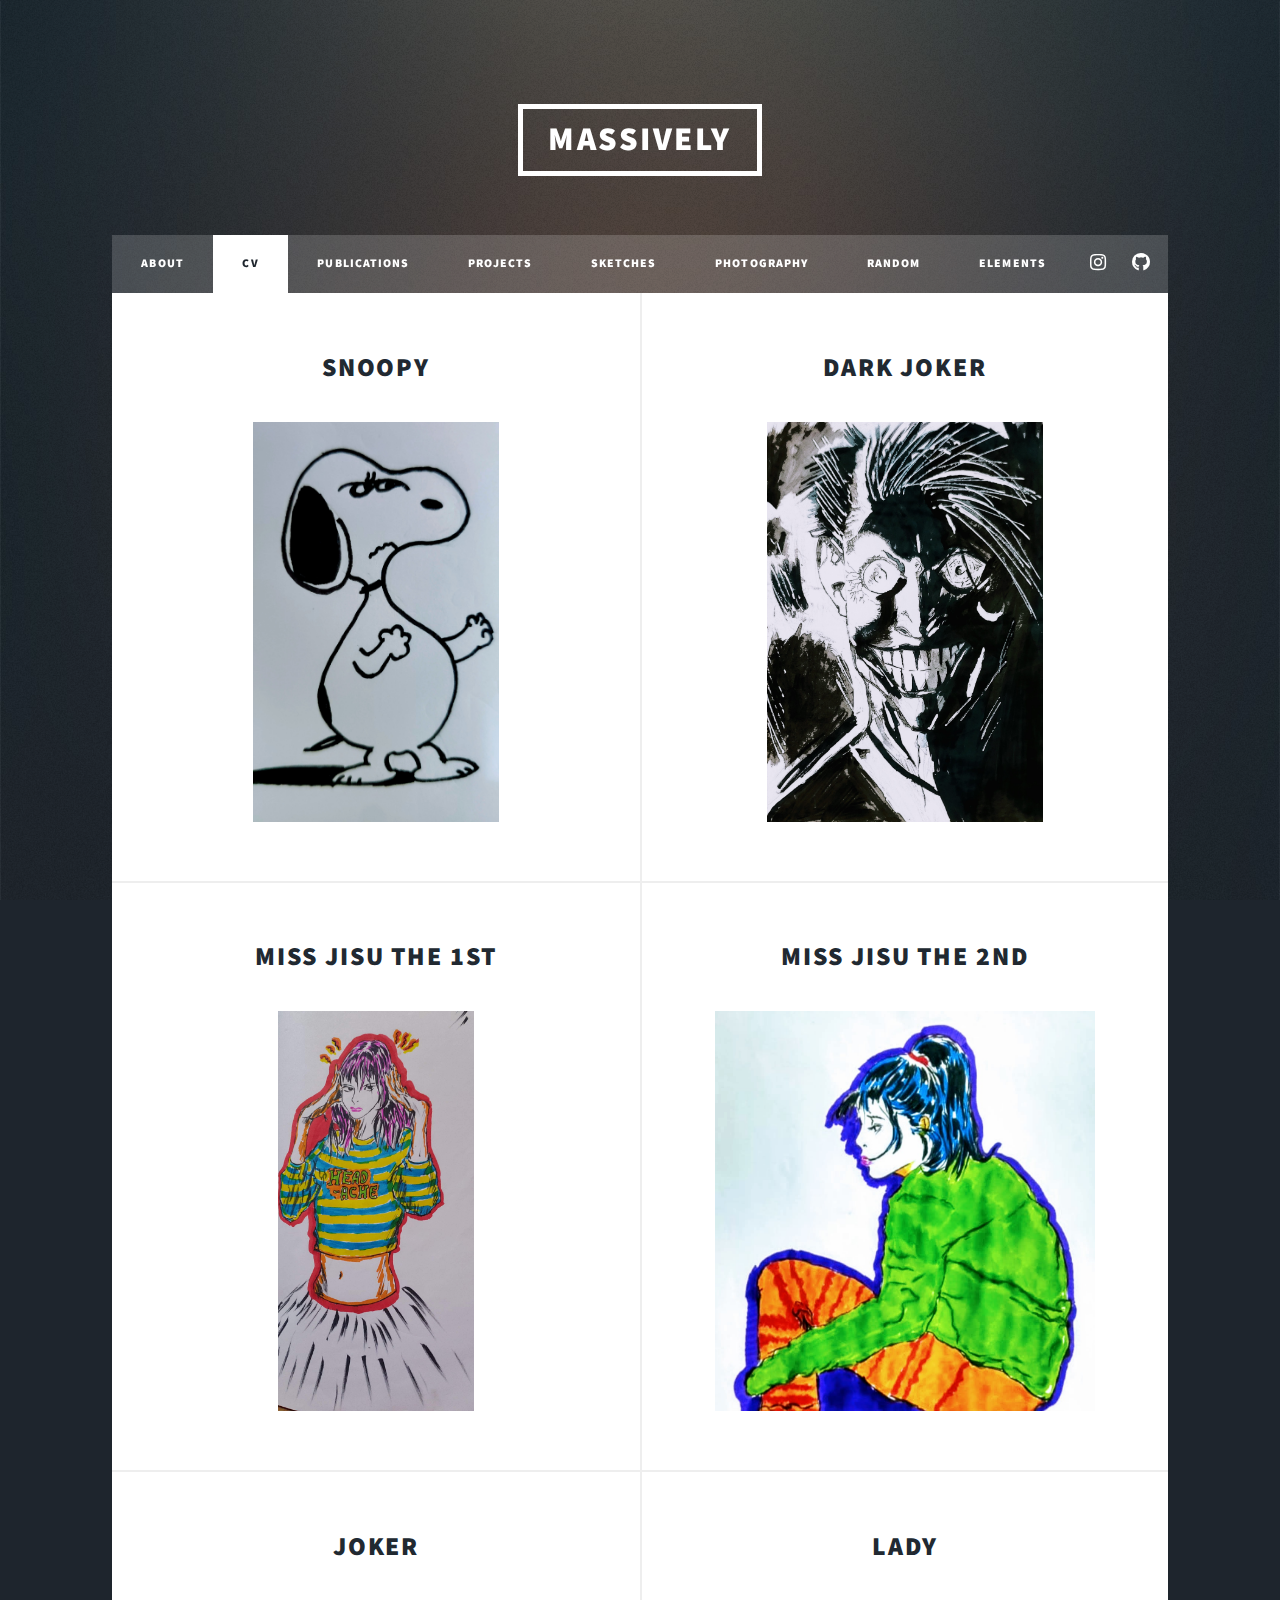
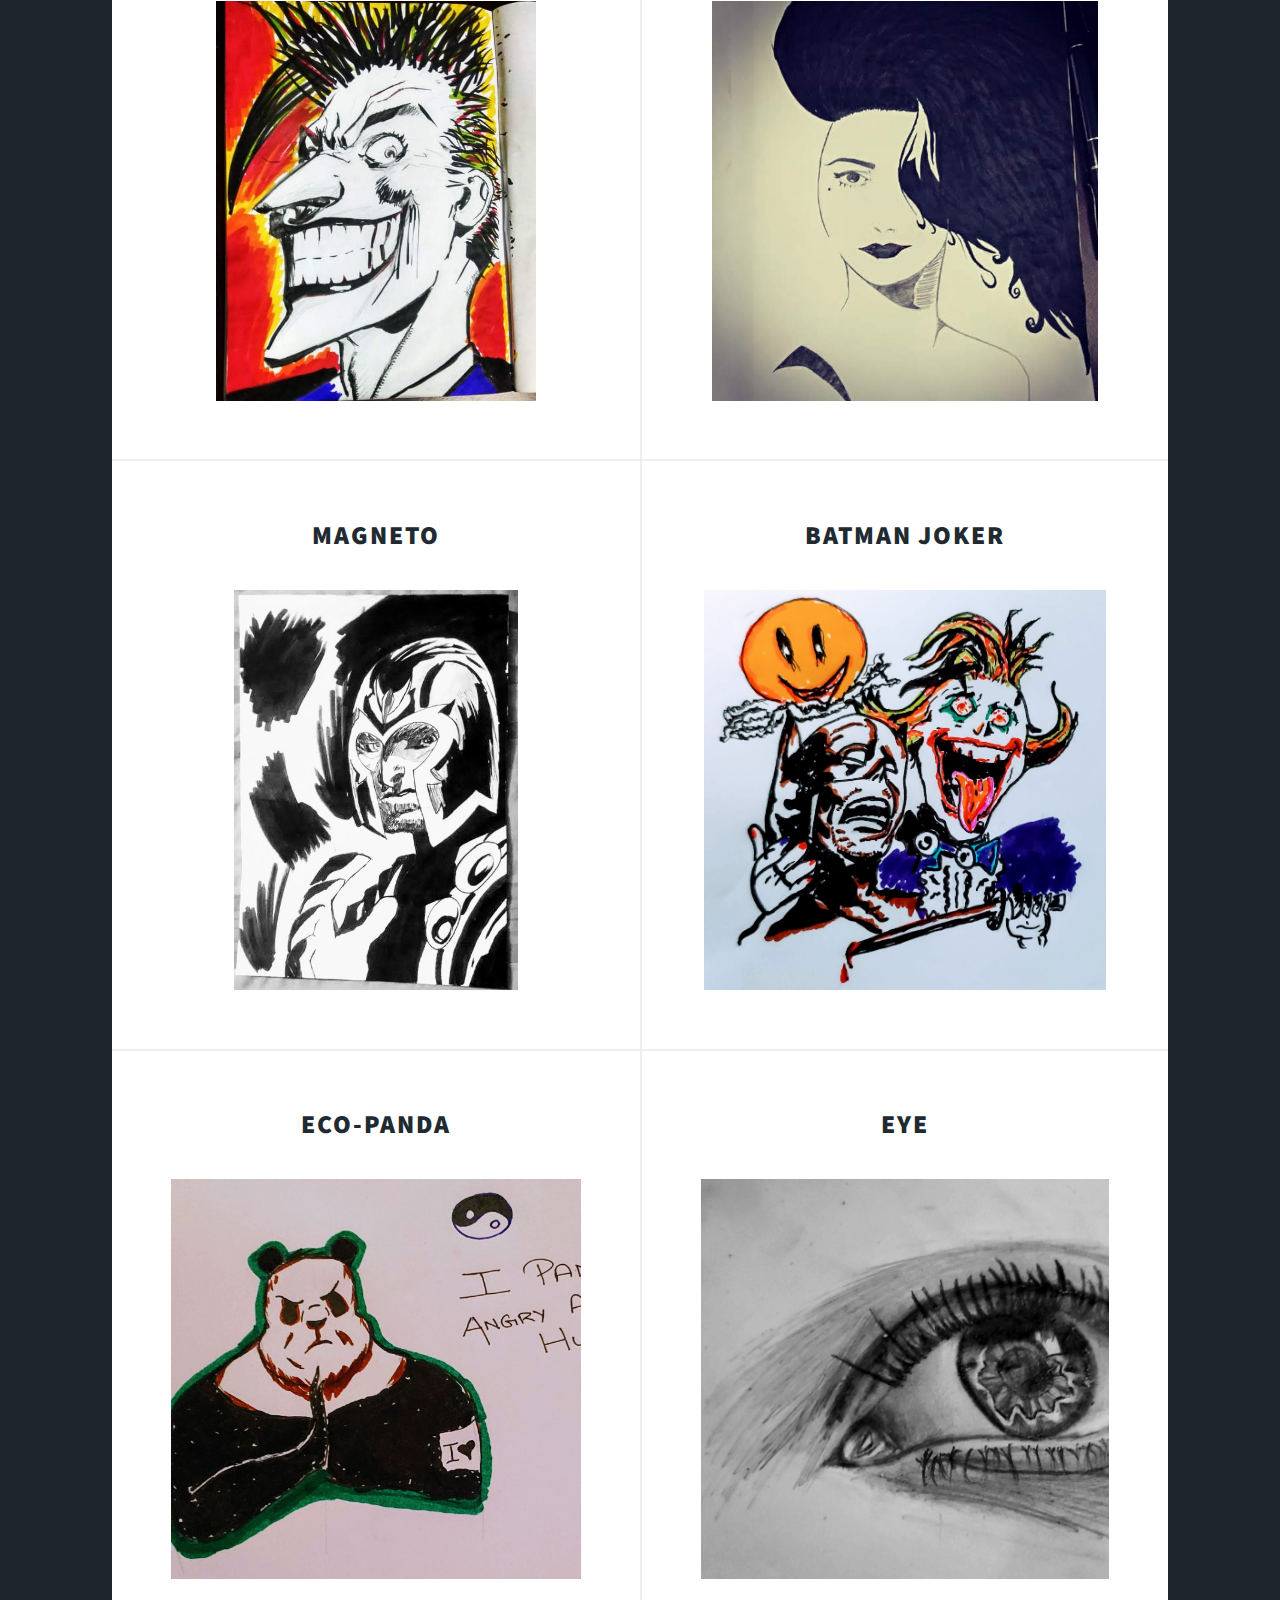
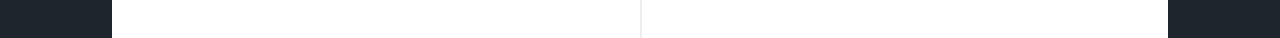
==== generic.html @ 84d6fcf0 "added website starter code" ====
<!DOCTYPE HTML>
<!--
	Massively by HTML5 UP
	html5up.net | @ajlkn
	Free for personal and commercial use under the CCA 3.0 license (html5up.net/license)
-->
<html>
	<head>
		<title>Generic Page - Massively by HTML5 UP</title>
		<meta charset="utf-8" />
		<meta name="viewport" content="width=device-width, initial-scale=1, user-scalable=no" />
		<link rel="stylesheet" href="assets/css/main.css" />
		<noscript><link rel="stylesheet" href="assets/css/noscript.css" /></noscript>
	</head>
	<body class="is-preload">

		<!-- Wrapper -->
			<div id="wrapper">

				<!-- Header -->
					<header id="header">
						<a href="index.html" class="logo">Massively</a>
					</header>

				<!-- Nav -->
					<nav id="nav">
						<ul class="links">
							<li><a href="index.html">About Me</a></li>
							<li class="active"><a href="generic.html">CV</a></li>
							<li><a href="generic.html">Publications</a></li>
							<li><a href="generic.html">Projects</a></li>
							<li><a href="generic.html">Sketches</a></li>
							<li><a href="generic.html">Photography</a></li>
							<li><a href="generic.html">Random Stuff</a></li>
							<li><a href="elements.html">Elements Reference</a></li>
						</ul>
						<ul class="icons">
							<li><a href="https://www.instagram.com/the_sudhanshu_mishra/" class="icon brands fa-instagram"><span class="label">Instagram</span></a></li>
							<li><a href="https://github.com/ghostktjMactavish" class="icon brands fa-github"><span class="label">GitHub</span></a></li>
						</ul>
					</nav>

				<!-- Main -->
					<div id="main">

						<!-- Post -->
						<section class="posts">
							<article>
								<header>
									<h2><a href="#">Snoopy</a></h2>
								</header>
								<a href="#" class="image fit"><img src="images/Sketches/Snoopy.jpg" alt="" /></a>
							</article>
							<article>
								<header>
									<h2><a href="#">Dark Joker</a></h2>
								</header>
								<a href="#" class="image fit"><img src="images/Sketches/Joker_Dark.jpg" alt="" /></a>
							</article>
							<article>
								<header>
									<h2><a href="#">Miss Jisu the 1st</a></h2>
								</header>
								<a href="#" class="image fit"><img src="images/Sketches/Jisu1.jpg" alt="" /></a>
							</article>
							<article>
								<header>
									<h2><a href="#">Miss Jisu the 2nd</a></h2>
								</header>
								<a href="#" class="image fit"><img src="images/Sketches/Jisu2.jpg" alt="" /></a>
							</article>
							<article>
								<header>
									<h2><a href="#">Joker</a></h2>
								</header>
								<a href="#" class="image fit"><img src="images/Sketches/Joker.jpg" alt="" /></a>
							</article>
							<article>
								<header>
									<h2><a href="#">Lady</a></h2>
								</header>
								<a href="#" class="image fit"><img src="images/Sketches/lady.jpg" alt="" /></a>
							</article>
							<article>
								<header>
									<h2><a href="#">Magneto</a></h2>
								</header>
								<a href="#" class="image fit"><img src="images/Sketches/Magneto.jpg" alt="" /></a>
							</article>
							<article>
								<header>
									<h2><a href="#">Batman Joker</a></h2>
								</header>
								<a href="#" class="image fit"><img src="images/Sketches/BatmanJoker.jpg" alt="" /></a>
							</article>
							<article>
								<header>
									<h2><a href="#">Eco-Panda</a></h2>
								</header>
								<a href="#" class="image fit"><img src="images/Sketches/Panda.jpg" alt="" /></a>
							</article>
							<article>
								<header>
									<h2><a href="#">Eye</a></h2>
								</header>
								<a href="#" class="image fit"><img src="images/Sketches/Eye.jpg" alt="" /></a>
							</article>
						</section>

					</div>

				<!-- Footer -->
					<footer id="footer">
						
					</footer>
			</div>

		<!-- Scripts -->
			<script src="assets/js/jquery.min.js"></script>
			<script src="assets/js/jquery.scrollex.min.js"></script>
			<script src="assets/js/jquery.scrolly.min.js"></script>
			<script src="assets/js/browser.min.js"></script>
			<script src="assets/js/breakpoints.min.js"></script>
			<script src="assets/js/util.js"></script>
			<script src="assets/js/main.js"></script>

	</body>
</html>
---- assets/css/main.css ----
@import url(fontawesome-all.min.css);
@import url("https://fonts.googleapis.com/css?family=Merriweather:300,700,300italic,700italic|Source+Sans+Pro:900");

/*
	Massively by HTML5 UP
	html5up.net | @ajlkn
	Free for personal and commercial use under the CCA 3.0 license (html5up.net/license)
*/

html, body, div, span, applet, object,
iframe, h1, h2, h3, h4, h5, h6, p, blockquote,
pre, a, abbr, acronym, address, big, cite,
code, del, dfn, em, img, ins, kbd, q, s, samp,
small, strike, strong, sub, sup, tt, var, b,
u, i, center, dl, dt, dd, ol, ul, li, fieldset,
form, label, legend, table, caption, tbody,
tfoot, thead, tr, th, td, article, aside,
canvas, details, embed, figure, figcaption,
footer, header, hgroup, menu, nav, output, ruby,
section, summary, time, mark, audio, video {
	margin: 0;
	padding: 0;
	border: 0;
	font-size: 100%;
	font: inherit;
	vertical-align: baseline;}

article, aside, details, figcaption, figure,
footer, header, hgroup, menu, nav, section {
	display: block;}

body {
	line-height: 1;
}

ol, ul {
	list-style: none;
}

blockquote, q {
	quotes: none;
}

	blockquote:before, blockquote:after, q:before, q:after {
		content: '';
		content: none;
	}

table {
	border-collapse: collapse;
	border-spacing: 0;
}

body {
	-webkit-text-size-adjust: none;
}

mark {
	background-color: transparent;
	color: inherit;
}

input::-moz-focus-inner {
	border: 0;
	padding: 0;
}

input, select, textarea {
	-moz-appearance: none;
	-webkit-appearance: none;
	-ms-appearance: none;
	appearance: none;
}

/* Basic */

	@-ms-viewport {
		width: device-width;
	}

	body {
		-ms-overflow-style: scrollbar;
	}

	@media screen and (max-width: 480px) {

		html, body {
			min-width: 320px;
		}

	}

	html {
		box-sizing: border-box;
	}

	*, *:before, *:after {
		box-sizing: inherit;
	}

	body {
		background-color: #1e252d;
	}

		body.is-preload *, body.is-preload *:before, body.is-preload *:after {
			-moz-animation: none !important;
			-webkit-animation: none !important;
			-ms-animation: none !important;
			animation: none !important;
			-moz-transition: none !important;
			-webkit-transition: none !important;
			-ms-transition: none !important;
			transition: none !important;
		}

/* Type */

	html {
		font-size: 16pt;
	}

		@media screen and (max-width: 1680px) {

			html {
				font-size: 12pt;
			}

		}

		@media screen and (max-width: 1280px) {

			html {
				font-size: 11pt;
			}

		}

		@media screen and (max-width: 360px) {

			html {
				font-size: 10pt;
			}

		}

	body {
		color: #212931;
	}

	body, input, select, textarea {
		font-family: "Merriweather", Georgia, serif;
		font-weight: 300;
		font-size: 1rem;
		line-height: 2.375;
	}

	a {
		-moz-transition: color 0.2s ease-in-out, background-color 0.2s ease-in-out, border-color 0.2s ease-in-out, box-shadow 0.2s ease-in-out;
		-webkit-transition: color 0.2s ease-in-out, background-color 0.2s ease-in-out, border-color 0.2s ease-in-out, box-shadow 0.2s ease-in-out;
		-ms-transition: color 0.2s ease-in-out, background-color 0.2s ease-in-out, border-color 0.2s ease-in-out, box-shadow 0.2s ease-in-out;
		transition: color 0.2s ease-in-out, background-color 0.2s ease-in-out, border-color 0.2s ease-in-out, box-shadow 0.2s ease-in-out;
		border-bottom: dotted 1px;
		text-decoration: none;
	}

		a:hover {
			border-bottom-color: transparent;
		}

	strong, b {
		font-weight: 600;
	}

	em, i {
		font-style: italic;
	}

	p {
		text-align: justify;
		margin: 0 0 2rem 0;
	}

	h1, h2, h3, h4, h5, h6 {
		font-family: "Source Sans Pro", Helvetica, sans-serif;
		font-weight: 900;
		line-height: 1.5;
		letter-spacing: 0.075em;
		text-transform: uppercase;
		margin: 0 0 1rem 0;
	}

		h1 a, h2 a, h3 a, h4 a, h5 a, h6 a {
			border-bottom: 0;
			color: inherit;
			text-decoration: none;
		}

	h1 {
		font-size: 4rem;
		line-height: 1.1;
		margin: 0 0 2rem 0;
	}

	h2 {
		font-size: 1.75rem;
		line-height: 1.3;
		margin: 0 0 1.5rem 0;
	}

	h3 {
		font-size: 1.25rem;
		margin: 0 0 1.5rem 0;
	}

	h4 {
		font-size: 1rem;
	}

	h5 {
		font-size: 0.9rem;
	}

	h6 {
		font-size: 0.8rem;
	}

	sub {
		font-size: 0.8rem;
		position: relative;
		top: 0.5rem;
	}

	sup {
		font-size: 0.8rem;
		position: relative;
		top: -0.5rem;
	}

	blockquote {
		border-left: solid 4px;
		font-style: italic;
		margin: 0 0 2rem 0;
		padding: 0.5rem 0 0.5rem 2rem;
	}

	code {
		border: solid 2px;
		font-family: "Courier New", monospace;
		font-size: 0.9rem;
		margin: 0 0.25rem;
		padding: 0.25rem 0.65rem;
	}

	pre {
		-webkit-overflow-scrolling: touch;
		font-family: "Courier New", monospace;
		font-size: 0.9rem;
		margin: 0 0 2rem 0;
	}

		pre code {
			display: block;
			line-height: 1.75;
			padding: 1rem 1.5rem;
			overflow-x: auto;
		}

	hr {
		border: 0;
		border-bottom: solid 2px;
		margin: 3rem 0;
	}

		hr.major {
			margin: 5rem 0;
		}

	.align-left {
		text-align: left;
	}

	.align-center {
		text-align: center;
	}

	.align-right {
		text-align: right;
	}

	input, select, textarea {
		color: #212931;
	}

	a {
		color: #212931;
		border-bottom-color: rgba(33, 41, 49, 0.5);
	}

		a:hover {
			border-bottom-color: transparent;
			color: #18bfef !important;
		}

	strong, b {
		color: #212931;
	}

	h1, h2, h3, h4, h5, h6 {
		color: #212931;
	}

	blockquote {
		border-left-color: #eeeeee;
	}

	code {
		background: rgba(220, 220, 220, 0.25);
		border-color: #eeeeee;
	}

	hr {
		border-bottom-color: #eeeeee;
	}

/* Row */

	.row {
		display: flex;
		flex-wrap: wrap;
		box-sizing: border-box;
		align-items: stretch;
	}

		.row > * {
			box-sizing: border-box;
		}

		.row.gtr-uniform > * > :last-child {
			margin-bottom: 0;
		}

		.row.aln-left {
			justify-content: flex-start;
		}

		.row.aln-center {
			justify-content: center;
		}

		.row.aln-right {
			justify-content: flex-end;
		}

		.row.aln-top {
			align-items: flex-start;
		}

		.row.aln-middle {
			align-items: center;
		}

		.row.aln-bottom {
			align-items: flex-end;
		}

		.row > .imp {
			order: -1;
		}

		.row > .col-1 {
			width: 8.33333%;
		}

		.row > .off-1 {
			margin-left: 8.33333%;
		}

		.row > .col-2 {
			width: 16.66667%;
		}

		.row > .off-2 {
			margin-left: 16.66667%;
		}

		.row > .col-3 {
			width: 25%;
		}

		.row > .off-3 {
			margin-left: 25%;
		}

		.row > .col-4 {
			width: 33.33333%;
		}

		.row > .off-4 {
			margin-left: 33.33333%;
		}

		.row > .col-5 {
			width: 41.66667%;
		}

		.row > .off-5 {
			margin-left: 41.66667%;
		}

		.row > .col-6 {
			width: 50%;
		}

		.row > .off-6 {
			margin-left: 50%;
		}

		.row > .col-7 {
			width: 58.33333%;
		}

		.row > .off-7 {
			margin-left: 58.33333%;
		}

		.row > .col-8 {
			width: 66.66667%;
		}

		.row > .off-8 {
			margin-left: 66.66667%;
		}

		.row > .col-9 {
			width: 75%;
		}

		.row > .off-9 {
			margin-left: 75%;
		}

		.row > .col-10 {
			width: 83.33333%;
		}

		.row > .off-10 {
			margin-left: 83.33333%;
		}

		.row > .col-11 {
			width: 91.66667%;
		}

		.row > .off-11 {
			margin-left: 91.66667%;
		}

		.row > .col-12 {
			width: 100%;
		}

		.row > .off-12 {
			margin-left: 100%;
		}

		.row.gtr-0 {
			margin-top: 0;
			margin-left: 0rem;
		}

			.row.gtr-0 > * {
				padding: 0 0 0 0rem;
			}

			.row.gtr-0.gtr-uniform {
				margin-top: 0rem;
			}

				.row.gtr-0.gtr-uniform > * {
					padding-top: 0rem;
				}

		.row.gtr-25 {
			margin-top: 0;
			margin-left: -0.375rem;
		}

			.row.gtr-25 > * {
				padding: 0 0 0 0.375rem;
			}

			.row.gtr-25.gtr-uniform {
				margin-top: -0.375rem;
			}

				.row.gtr-25.gtr-uniform > * {
					padding-top: 0.375rem;
				}

		.row.gtr-50 {
			margin-top: 0;
			margin-left: -0.75rem;
		}

			.row.gtr-50 > * {
				padding: 0 0 0 0.75rem;
			}

			.row.gtr-50.gtr-uniform {
				margin-top: -0.75rem;
			}

				.row.gtr-50.gtr-uniform > * {
					padding-top: 0.75rem;
				}

		.row {
			margin-top: 0;
			margin-left: -1.5rem;
		}

			.row > * {
				padding: 0 0 0 1.5rem;
			}

			.row.gtr-uniform {
				margin-top: -1.5rem;
			}

				.row.gtr-uniform > * {
					padding-top: 1.5rem;
				}

		.row.gtr-150 {
			margin-top: 0;
			margin-left: -2.25rem;
		}

			.row.gtr-150 > * {
				padding: 0 0 0 2.25rem;
			}

			.row.gtr-150.gtr-uniform {
				margin-top: -2.25rem;
			}

				.row.gtr-150.gtr-uniform > * {
					padding-top: 2.25rem;
				}

		.row.gtr-200 {
			margin-top: 0;
			margin-left: -3rem;
		}

			.row.gtr-200 > * {
				padding: 0 0 0 3rem;
			}

			.row.gtr-200.gtr-uniform {
				margin-top: -3rem;
			}

				.row.gtr-200.gtr-uniform > * {
					padding-top: 3rem;
				}

		@media screen and (max-width: 1680px) {

			.row {
				display: flex;
				flex-wrap: wrap;
				box-sizing: border-box;
				align-items: stretch;
			}

				.row > * {
					box-sizing: border-box;
				}

				.row.gtr-uniform > * > :last-child {
					margin-bottom: 0;
				}

				.row.aln-left {
					justify-content: flex-start;
				}

				.row.aln-center {
					justify-content: center;
				}

				.row.aln-right {
					justify-content: flex-end;
				}

				.row.aln-top {
					align-items: flex-start;
				}

				.row.aln-middle {
					align-items: center;
				}

				.row.aln-bottom {
					align-items: flex-end;
				}

				.row > .imp-xlarge {
					order: -1;
				}

				.row > .col-1-xlarge {
					width: 8.33333%;
				}

				.row > .off-1-xlarge {
					margin-left: 8.33333%;
				}

				.row > .col-2-xlarge {
					width: 16.66667%;
				}

				.row > .off-2-xlarge {
					margin-left: 16.66667%;
				}

				.row > .col-3-xlarge {
					width: 25%;
				}

				.row > .off-3-xlarge {
					margin-left: 25%;
				}

				.row > .col-4-xlarge {
					width: 33.33333%;
				}

				.row > .off-4-xlarge {
					margin-left: 33.33333%;
				}

				.row > .col-5-xlarge {
					width: 41.66667%;
				}

				.row > .off-5-xlarge {
					margin-left: 41.66667%;
				}

				.row > .col-6-xlarge {
					width: 50%;
				}

				.row > .off-6-xlarge {
					margin-left: 50%;
				}

				.row > .col-7-xlarge {
					width: 58.33333%;
				}

				.row > .off-7-xlarge {
					margin-left: 58.33333%;
				}

				.row > .col-8-xlarge {
					width: 66.66667%;
				}

				.row > .off-8-xlarge {
					margin-left: 66.66667%;
				}

				.row > .col-9-xlarge {
					width: 75%;
				}

				.row > .off-9-xlarge {
					margin-left: 75%;
				}

				.row > .col-10-xlarge {
					width: 83.33333%;
				}

				.row > .off-10-xlarge {
					margin-left: 83.33333%;
				}

				.row > .col-11-xlarge {
					width: 91.66667%;
				}

				.row > .off-11-xlarge {
					margin-left: 91.66667%;
				}

				.row > .col-12-xlarge {
					width: 100%;
				}

				.row > .off-12-xlarge {
					margin-left: 100%;
				}

				.row.gtr-0 {
					margin-top: 0;
					margin-left: 0rem;
				}

					.row.gtr-0 > * {
						padding: 0 0 0 0rem;
					}

					.row.gtr-0.gtr-uniform {
						margin-top: 0rem;
					}

						.row.gtr-0.gtr-uniform > * {
							padding-top: 0rem;
						}

				.row.gtr-25 {
					margin-top: 0;
					margin-left: -0.375rem;
				}

					.row.gtr-25 > * {
						padding: 0 0 0 0.375rem;
					}

					.row.gtr-25.gtr-uniform {
						margin-top: -0.375rem;
					}

						.row.gtr-25.gtr-uniform > * {
							padding-top: 0.375rem;
						}

				.row.gtr-50 {
					margin-top: 0;
					margin-left: -0.75rem;
				}

					.row.gtr-50 > * {
						padding: 0 0 0 0.75rem;
					}

					.row.gtr-50.gtr-uniform {
						margin-top: -0.75rem;
					}

						.row.gtr-50.gtr-uniform > * {
							padding-top: 0.75rem;
						}

				.row {
					margin-top: 0;
					margin-left: -1.5rem;
				}

					.row > * {
						padding: 0 0 0 1.5rem;
					}

					.row.gtr-uniform {
						margin-top: -1.5rem;
					}

						.row.gtr-uniform > * {
							padding-top: 1.5rem;
						}

				.row.gtr-150 {
					margin-top: 0;
					margin-left: -2.25rem;
				}

					.row.gtr-150 > * {
						padding: 0 0 0 2.25rem;
					}

					.row.gtr-150.gtr-uniform {
						margin-top: -2.25rem;
					}

						.row.gtr-150.gtr-uniform > * {
							padding-top: 2.25rem;
						}

				.row.gtr-200 {
					margin-top: 0;
					margin-left: -3rem;
				}

					.row.gtr-200 > * {
						padding: 0 0 0 3rem;
					}

					.row.gtr-200.gtr-uniform {
						margin-top: -3rem;
					}

						.row.gtr-200.gtr-uniform > * {
							padding-top: 3rem;
						}

		}

		@media screen and (max-width: 1280px) {

			.row {
				display: flex;
				flex-wrap: wrap;
				box-sizing: border-box;
				align-items: stretch;
			}

				.row > * {
					box-sizing: border-box;
				}

				.row.gtr-uniform > * > :last-child {
					margin-bottom: 0;
				}

				.row.aln-left {
					justify-content: flex-start;
				}

				.row.aln-center {
					justify-content: center;
				}

				.row.aln-right {
					justify-content: flex-end;
				}

				.row.aln-top {
					align-items: flex-start;
				}

				.row.aln-middle {
					align-items: center;
				}

				.row.aln-bottom {
					align-items: flex-end;
				}

				.row > .imp-large {
					order: -1;
				}

				.row > .col-1-large {
					width: 8.33333%;
				}

				.row > .off-1-large {
					margin-left: 8.33333%;
				}

				.row > .col-2-large {
					width: 16.66667%;
				}

				.row > .off-2-large {
					margin-left: 16.66667%;
				}

				.row > .col-3-large {
					width: 25%;
				}

				.row > .off-3-large {
					margin-left: 25%;
				}

				.row > .col-4-large {
					width: 33.33333%;
				}

				.row > .off-4-large {
					margin-left: 33.33333%;
				}

				.row > .col-5-large {
					width: 41.66667%;
				}

				.row > .off-5-large {
					margin-left: 41.66667%;
				}

				.row > .col-6-large {
					width: 50%;
				}

				.row > .off-6-large {
					margin-left: 50%;
				}

				.row > .col-7-large {
					width: 58.33333%;
				}

				.row > .off-7-large {
					margin-left: 58.33333%;
				}

				.row > .col-8-large {
					width: 66.66667%;
				}

				.row > .off-8-large {
					margin-left: 66.66667%;
				}

				.row > .col-9-large {
					width: 75%;
				}

				.row > .off-9-large {
					margin-left: 75%;
				}

				.row > .col-10-large {
					width: 83.33333%;
				}

				.row > .off-10-large {
					margin-left: 83.33333%;
				}

				.row > .col-11-large {
					width: 91.66667%;
				}

				.row > .off-11-large {
					margin-left: 91.66667%;
				}

				.row > .col-12-large {
					width: 100%;
				}

				.row > .off-12-large {
					margin-left: 100%;
				}

				.row.gtr-0 {
					margin-top: 0;
					margin-left: 0rem;
				}

					.row.gtr-0 > * {
						padding: 0 0 0 0rem;
					}

					.row.gtr-0.gtr-uniform {
						margin-top: 0rem;
					}

						.row.gtr-0.gtr-uniform > * {
							padding-top: 0rem;
						}

				.row.gtr-25 {
					margin-top: 0;
					margin-left: -0.375rem;
				}

					.row.gtr-25 > * {
						padding: 0 0 0 0.375rem;
					}

					.row.gtr-25.gtr-uniform {
						margin-top: -0.375rem;
					}

						.row.gtr-25.gtr-uniform > * {
							padding-top: 0.375rem;
						}

				.row.gtr-50 {
					margin-top: 0;
					margin-left: -0.75rem;
				}

					.row.gtr-50 > * {
						padding: 0 0 0 0.75rem;
					}

					.row.gtr-50.gtr-uniform {
						margin-top: -0.75rem;
					}

						.row.gtr-50.gtr-uniform > * {
							padding-top: 0.75rem;
						}

				.row {
					margin-top: 0;
					margin-left: -1.5rem;
				}

					.row > * {
						padding: 0 0 0 1.5rem;
					}

					.row.gtr-uniform {
						margin-top: -1.5rem;
					}

						.row.gtr-uniform > * {
							padding-top: 1.5rem;
						}

				.row.gtr-150 {
					margin-top: 0;
					margin-left: -2.25rem;
				}

					.row.gtr-150 > * {
						padding: 0 0 0 2.25rem;
					}

					.row.gtr-150.gtr-uniform {
						margin-top: -2.25rem;
					}

						.row.gtr-150.gtr-uniform > * {
							padding-top: 2.25rem;
						}

				.row.gtr-200 {
					margin-top: 0;
					margin-left: -3rem;
				}

					.row.gtr-200 > * {
						padding: 0 0 0 3rem;
					}

					.row.gtr-200.gtr-uniform {
						margin-top: -3rem;
					}

						.row.gtr-200.gtr-uniform > * {
							padding-top: 3rem;
						}

		}

		@media screen and (max-width: 980px) {

			.row {
				display: flex;
				flex-wrap: wrap;
				box-sizing: border-box;
				align-items: stretch;
			}

				.row > * {
					box-sizing: border-box;
				}

				.row.gtr-uniform > * > :last-child {
					margin-bottom: 0;
				}

				.row.aln-left {
					justify-content: flex-start;
				}

				.row.aln-center {
					justify-content: center;
				}

				.row.aln-right {
					justify-content: flex-end;
				}

				.row.aln-top {
					align-items: flex-start;
				}

				.row.aln-middle {
					align-items: center;
				}

				.row.aln-bottom {
					align-items: flex-end;
				}

				.row > .imp-medium {
					order: -1;
				}

				.row > .col-1-medium {
					width: 8.33333%;
				}

				.row > .off-1-medium {
					margin-left: 8.33333%;
				}

				.row > .col-2-medium {
					width: 16.66667%;
				}

				.row > .off-2-medium {
					margin-left: 16.66667%;
				}

				.row > .col-3-medium {
					width: 25%;
				}

				.row > .off-3-medium {
					margin-left: 25%;
				}

				.row > .col-4-medium {
					width: 33.33333%;
				}

				.row > .off-4-medium {
					margin-left: 33.33333%;
				}

				.row > .col-5-medium {
					width: 41.66667%;
				}

				.row > .off-5-medium {
					margin-left: 41.66667%;
				}

				.row > .col-6-medium {
					width: 50%;
				}

				.row > .off-6-medium {
					margin-left: 50%;
				}

				.row > .col-7-medium {
					width: 58.33333%;
				}

				.row > .off-7-medium {
					margin-left: 58.33333%;
				}

				.row > .col-8-medium {
					width: 66.66667%;
				}

				.row > .off-8-medium {
					margin-left: 66.66667%;
				}

				.row > .col-9-medium {
					width: 75%;
				}

				.row > .off-9-medium {
					margin-left: 75%;
				}

				.row > .col-10-medium {
					width: 83.33333%;
				}

				.row > .off-10-medium {
					margin-left: 83.33333%;
				}

				.row > .col-11-medium {
					width: 91.66667%;
				}

				.row > .off-11-medium {
					margin-left: 91.66667%;
				}

				.row > .col-12-medium {
					width: 100%;
				}

				.row > .off-12-medium {
					margin-left: 100%;
				}

				.row.gtr-0 {
					margin-top: 0;
					margin-left: 0rem;
				}

					.row.gtr-0 > * {
						padding: 0 0 0 0rem;
					}

					.row.gtr-0.gtr-uniform {
						margin-top: 0rem;
					}

						.row.gtr-0.gtr-uniform > * {
							padding-top: 0rem;
						}

				.row.gtr-25 {
					margin-top: 0;
					margin-left: -0.375rem;
				}

					.row.gtr-25 > * {
						padding: 0 0 0 0.375rem;
					}

					.row.gtr-25.gtr-uniform {
						margin-top: -0.375rem;
					}

						.row.gtr-25.gtr-uniform > * {
							padding-top: 0.375rem;
						}

				.row.gtr-50 {
					margin-top: 0;
					margin-left: -0.75rem;
				}

					.row.gtr-50 > * {
						padding: 0 0 0 0.75rem;
					}

					.row.gtr-50.gtr-uniform {
						margin-top: -0.75rem;
					}

						.row.gtr-50.gtr-uniform > * {
							padding-top: 0.75rem;
						}

				.row {
					margin-top: 0;
					margin-left: -1.5rem;
				}

					.row > * {
						padding: 0 0 0 1.5rem;
					}

					.row.gtr-uniform {
						margin-top: -1.5rem;
					}

						.row.gtr-uniform > * {
							padding-top: 1.5rem;
						}

				.row.gtr-150 {
					margin-top: 0;
					margin-left: -2.25rem;
				}

					.row.gtr-150 > * {
						padding: 0 0 0 2.25rem;
					}

					.row.gtr-150.gtr-uniform {
						margin-top: -2.25rem;
					}

						.row.gtr-150.gtr-uniform > * {
							padding-top: 2.25rem;
						}

				.row.gtr-200 {
					margin-top: 0;
					margin-left: -3rem;
				}

					.row.gtr-200 > * {
						padding: 0 0 0 3rem;
					}

					.row.gtr-200.gtr-uniform {
						margin-top: -3rem;
					}

						.row.gtr-200.gtr-uniform > * {
							padding-top: 3rem;
						}

		}

		@media screen and (max-width: 736px) {

			.row {
				display: flex;
				flex-wrap: wrap;
				box-sizing: border-box;
				align-items: stretch;
			}

				.row > * {
					box-sizing: border-box;
				}

				.row.gtr-uniform > * > :last-child {
					margin-bottom: 0;
				}

				.row.aln-left {
					justify-content: flex-start;
				}

				.row.aln-center {
					justify-content: center;
				}

				.row.aln-right {
					justify-content: flex-end;
				}

				.row.aln-top {
					align-items: flex-start;
				}

				.row.aln-middle {
					align-items: center;
				}

				.row.aln-bottom {
					align-items: flex-end;
				}

				.row > .imp-small {
					order: -1;
				}

				.row > .col-1-small {
					width: 8.33333%;
				}

				.row > .off-1-small {
					margin-left: 8.33333%;
				}

				.row > .col-2-small {
					width: 16.66667%;
				}

				.row > .off-2-small {
					margin-left: 16.66667%;
				}

				.row > .col-3-small {
					width: 25%;
				}

				.row > .off-3-small {
					margin-left: 25%;
				}

				.row > .col-4-small {
					width: 33.33333%;
				}

				.row > .off-4-small {
					margin-left: 33.33333%;
				}

				.row > .col-5-small {
					width: 41.66667%;
				}

				.row > .off-5-small {
					margin-left: 41.66667%;
				}

				.row > .col-6-small {
					width: 50%;
				}

				.row > .off-6-small {
					margin-left: 50%;
				}

				.row > .col-7-small {
					width: 58.33333%;
				}

				.row > .off-7-small {
					margin-left: 58.33333%;
				}

				.row > .col-8-small {
					width: 66.66667%;
				}

				.row > .off-8-small {
					margin-left: 66.66667%;
				}

				.row > .col-9-small {
					width: 75%;
				}

				.row > .off-9-small {
					margin-left: 75%;
				}

				.row > .col-10-small {
					width: 83.33333%;
				}

				.row > .off-10-small {
					margin-left: 83.33333%;
				}

				.row > .col-11-small {
					width: 91.66667%;
				}

				.row > .off-11-small {
					margin-left: 91.66667%;
				}

				.row > .col-12-small {
					width: 100%;
				}

				.row > .off-12-small {
					margin-left: 100%;
				}

				.row.gtr-0 {
					margin-top: 0;
					margin-left: 0rem;
				}

					.row.gtr-0 > * {
						padding: 0 0 0 0rem;
					}

					.row.gtr-0.gtr-uniform {
						margin-top: 0rem;
					}

						.row.gtr-0.gtr-uniform > * {
							padding-top: 0rem;
						}

				.row.gtr-25 {
					margin-top: 0;
					margin-left: -0.375rem;
				}

					.row.gtr-25 > * {
						padding: 0 0 0 0.375rem;
					}

					.row.gtr-25.gtr-uniform {
						margin-top: -0.375rem;
					}

						.row.gtr-25.gtr-uniform > * {
							padding-top: 0.375rem;
						}

				.row.gtr-50 {
					margin-top: 0;
					margin-left: -0.75rem;
				}

					.row.gtr-50 > * {
						padding: 0 0 0 0.75rem;
					}

					.row.gtr-50.gtr-uniform {
						margin-top: -0.75rem;
					}

						.row.gtr-50.gtr-uniform > * {
							padding-top: 0.75rem;
						}

				.row {
					margin-top: 0;
					margin-left: -1.5rem;
				}

					.row > * {
						padding: 0 0 0 1.5rem;
					}

					.row.gtr-uniform {
						margin-top: -1.5rem;
					}

						.row.gtr-uniform > * {
							padding-top: 1.5rem;
						}

				.row.gtr-150 {
					margin-top: 0;
					margin-left: -2.25rem;
				}

					.row.gtr-150 > * {
						padding: 0 0 0 2.25rem;
					}

					.row.gtr-150.gtr-uniform {
						margin-top: -2.25rem;
					}

						.row.gtr-150.gtr-uniform > * {
							padding-top: 2.25rem;
						}

				.row.gtr-200 {
					margin-top: 0;
					margin-left: -3rem;
				}

					.row.gtr-200 > * {
						padding: 0 0 0 3rem;
					}

					.row.gtr-200.gtr-uniform {
						margin-top: -3rem;
					}

						.row.gtr-200.gtr-uniform > * {
							padding-top: 3rem;
						}

		}

		@media screen and (max-width: 480px) {

			.row {
				display: flex;
				flex-wrap: wrap;
				box-sizing: border-box;
				align-items: stretch;
			}

				.row > * {
					box-sizing: border-box;
				}

				.row.gtr-uniform > * > :last-child {
					margin-bottom: 0;
				}

				.row.aln-left {
					justify-content: flex-start;
				}

				.row.aln-center {
					justify-content: center;
				}

				.row.aln-right {
					justify-content: flex-end;
				}

				.row.aln-top {
					align-items: flex-start;
				}

				.row.aln-middle {
					align-items: center;
				}

				.row.aln-bottom {
					align-items: flex-end;
				}

				.row > .imp-xsmall {
					order: -1;
				}

				.row > .col-1-xsmall {
					width: 8.33333%;
				}

				.row > .off-1-xsmall {
					margin-left: 8.33333%;
				}

				.row > .col-2-xsmall {
					width: 16.66667%;
				}

				.row > .off-2-xsmall {
					margin-left: 16.66667%;
				}

				.row > .col-3-xsmall {
					width: 25%;
				}

				.row > .off-3-xsmall {
					margin-left: 25%;
				}

				.row > .col-4-xsmall {
					width: 33.33333%;
				}

				.row > .off-4-xsmall {
					margin-left: 33.33333%;
				}

				.row > .col-5-xsmall {
					width: 41.66667%;
				}

				.row > .off-5-xsmall {
					margin-left: 41.66667%;
				}

				.row > .col-6-xsmall {
					width: 50%;
				}

				.row > .off-6-xsmall {
					margin-left: 50%;
				}

				.row > .col-7-xsmall {
					width: 58.33333%;
				}

				.row > .off-7-xsmall {
					margin-left: 58.33333%;
				}

				.row > .col-8-xsmall {
					width: 66.66667%;
				}

				.row > .off-8-xsmall {
					margin-left: 66.66667%;
				}

				.row > .col-9-xsmall {
					width: 75%;
				}

				.row > .off-9-xsmall {
					margin-left: 75%;
				}

				.row > .col-10-xsmall {
					width: 83.33333%;
				}

				.row > .off-10-xsmall {
					margin-left: 83.33333%;
				}

				.row > .col-11-xsmall {
					width: 91.66667%;
				}

				.row > .off-11-xsmall {
					margin-left: 91.66667%;
				}

				.row > .col-12-xsmall {
					width: 100%;
				}

				.row > .off-12-xsmall {
					margin-left: 100%;
				}

				.row.gtr-0 {
					margin-top: 0;
					margin-left: 0rem;
				}

					.row.gtr-0 > * {
						padding: 0 0 0 0rem;
					}

					.row.gtr-0.gtr-uniform {
						margin-top: 0rem;
					}

						.row.gtr-0.gtr-uniform > * {
							padding-top: 0rem;
						}

				.row.gtr-25 {
					margin-top: 0;
					margin-left: -0.375rem;
				}

					.row.gtr-25 > * {
						padding: 0 0 0 0.375rem;
					}

					.row.gtr-25.gtr-uniform {
						margin-top: -0.375rem;
					}

						.row.gtr-25.gtr-uniform > * {
							padding-top: 0.375rem;
						}

				.row.gtr-50 {
					margin-top: 0;
					margin-left: -0.75rem;
				}

					.row.gtr-50 > * {
						padding: 0 0 0 0.75rem;
					}

					.row.gtr-50.gtr-uniform {
						margin-top: -0.75rem;
					}

						.row.gtr-50.gtr-uniform > * {
							padding-top: 0.75rem;
						}

				.row {
					margin-top: 0;
					margin-left: -1.5rem;
				}

					.row > * {
						padding: 0 0 0 1.5rem;
					}

					.row.gtr-uniform {
						margin-top: -1.5rem;
					}

						.row.gtr-uniform > * {
							padding-top: 1.5rem;
						}

				.row.gtr-150 {
					margin-top: 0;
					margin-left: -2.25rem;
				}

					.row.gtr-150 > * {
						padding: 0 0 0 2.25rem;
					}

					.row.gtr-150.gtr-uniform {
						margin-top: -2.25rem;
					}

						.row.gtr-150.gtr-uniform > * {
							padding-top: 2.25rem;
						}

				.row.gtr-200 {
					margin-top: 0;
					margin-left: -3rem;
				}

					.row.gtr-200 > * {
						padding: 0 0 0 3rem;
					}

					.row.gtr-200.gtr-uniform {
						margin-top: -3rem;
					}

						.row.gtr-200.gtr-uniform > * {
							padding-top: 3rem;
						}

		}

		@media screen and (max-width: 360px) {

			.row {
				display: flex;
				flex-wrap: wrap;
				box-sizing: border-box;
				align-items: stretch;
			}

				.row > * {
					box-sizing: border-box;
				}

				.row.gtr-uniform > * > :last-child {
					margin-bottom: 0;
				}

				.row.aln-left {
					justify-content: flex-start;
				}

				.row.aln-center {
					justify-content: center;
				}

				.row.aln-right {
					justify-content: flex-end;
				}

				.row.aln-top {
					align-items: flex-start;
				}

				.row.aln-middle {
					align-items: center;
				}

				.row.aln-bottom {
					align-items: flex-end;
				}

				.row > .imp-xxsmall {
					order: -1;
				}

				.row > .col-1-xxsmall {
					width: 8.33333%;
				}

				.row > .off-1-xxsmall {
					margin-left: 8.33333%;
				}

				.row > .col-2-xxsmall {
					width: 16.66667%;
				}

				.row > .off-2-xxsmall {
					margin-left: 16.66667%;
				}

				.row > .col-3-xxsmall {
					width: 25%;
				}

				.row > .off-3-xxsmall {
					margin-left: 25%;
				}

				.row > .col-4-xxsmall {
					width: 33.33333%;
				}

				.row > .off-4-xxsmall {
					margin-left: 33.33333%;
				}

				.row > .col-5-xxsmall {
					width: 41.66667%;
				}

				.row > .off-5-xxsmall {
					margin-left: 41.66667%;
				}

				.row > .col-6-xxsmall {
					width: 50%;
				}

				.row > .off-6-xxsmall {
					margin-left: 50%;
				}

				.row > .col-7-xxsmall {
					width: 58.33333%;
				}

				.row > .off-7-xxsmall {
					margin-left: 58.33333%;
				}

				.row > .col-8-xxsmall {
					width: 66.66667%;
				}

				.row > .off-8-xxsmall {
					margin-left: 66.66667%;
				}

				.row > .col-9-xxsmall {
					width: 75%;
				}

				.row > .off-9-xxsmall {
					margin-left: 75%;
				}

				.row > .col-10-xxsmall {
					width: 83.33333%;
				}

				.row > .off-10-xxsmall {
					margin-left: 83.33333%;
				}

				.row > .col-11-xxsmall {
					width: 91.66667%;
				}

				.row > .off-11-xxsmall {
					margin-left: 91.66667%;
				}

				.row > .col-12-xxsmall {
					width: 100%;
				}

				.row > .off-12-xxsmall {
					margin-left: 100%;
				}

				.row.gtr-0 {
					margin-top: 0;
					margin-left: 0rem;
				}

					.row.gtr-0 > * {
						padding: 0 0 0 0rem;
					}

					.row.gtr-0.gtr-uniform {
						margin-top: 0rem;
					}

						.row.gtr-0.gtr-uniform > * {
							padding-top: 0rem;
						}

				.row.gtr-25 {
					margin-top: 0;
					margin-left: -0.375rem;
				}

					.row.gtr-25 > * {
						padding: 0 0 0 0.375rem;
					}

					.row.gtr-25.gtr-uniform {
						margin-top: -0.375rem;
					}

						.row.gtr-25.gtr-uniform > * {
							padding-top: 0.375rem;
						}

				.row.gtr-50 {
					margin-top: 0;
					margin-left: -0.75rem;
				}

					.row.gtr-50 > * {
						padding: 0 0 0 0.75rem;
					}

					.row.gtr-50.gtr-uniform {
						margin-top: -0.75rem;
					}

						.row.gtr-50.gtr-uniform > * {
							padding-top: 0.75rem;
						}

				.row {
					margin-top: 0;
					margin-left: -1.5rem;
				}

					.row > * {
						padding: 0 0 0 1.5rem;
					}

					.row.gtr-uniform {
						margin-top: -1.5rem;
					}

						.row.gtr-uniform > * {
							padding-top: 1.5rem;
						}

				.row.gtr-150 {
					margin-top: 0;
					margin-left: -2.25rem;
				}

					.row.gtr-150 > * {
						padding: 0 0 0 2.25rem;
					}

					.row.gtr-150.gtr-uniform {
						margin-top: -2.25rem;
					}

						.row.gtr-150.gtr-uniform > * {
							padding-top: 2.25rem;
						}

				.row.gtr-200 {
					margin-top: 0;
					margin-left: -3rem;
				}

					.row.gtr-200 > * {
						padding: 0 0 0 3rem;
					}

					.row.gtr-200.gtr-uniform {
						margin-top: -3rem;
					}

						.row.gtr-200.gtr-uniform > * {
							padding-top: 3rem;
						}

		}

/* Box */

	.box {
		border: solid 2px;
		margin-bottom: 2rem;
		padding: 1.5rem;
	}

		.box > :last-child,
		.box > :last-child > :last-child,
		.box > :last-child > :last-child > :last-child {
			margin-bottom: 0;
		}

		.box.alt {
			border: 0;
			border-radius: 0;
			padding: 0;
		}

	.box {
		border-color: #eeeeee;
	}

/* Button */

	input[type="submit"],
	input[type="reset"],
	input[type="button"],
	button,
	.button {
		-moz-appearance: none;
		-webkit-appearance: none;
		-ms-appearance: none;
		appearance: none;
		-moz-transition: background-color 0.2s ease-in-out, box-shadow 0.2s ease-in-out, color 0.2s ease-in-out;
		-webkit-transition: background-color 0.2s ease-in-out, box-shadow 0.2s ease-in-out, color 0.2s ease-in-out;
		-ms-transition: background-color 0.2s ease-in-out, box-shadow 0.2s ease-in-out, color 0.2s ease-in-out;
		transition: background-color 0.2s ease-in-out, box-shadow 0.2s ease-in-out, color 0.2s ease-in-out;
		border: 0;
		border-radius: 0;
		cursor: pointer;
		display: inline-block;
		font-family: "Source Sans Pro", Helvetica, sans-serif;
		font-size: 0.8rem;
		font-weight: 900;
		letter-spacing: 0.075em;
		height: 3rem;
		line-height: 3rem;
		padding: 0 2rem;
		text-align: center;
		text-decoration: none;
		text-transform: uppercase;
		white-space: nowrap;
	}

		input[type="submit"].icon:before,
		input[type="reset"].icon:before,
		input[type="button"].icon:before,
		button.icon:before,
		.button.icon:before {
			margin-right: 0.5rem;
		}

		input[type="submit"].icon.solo,
		input[type="reset"].icon.solo,
		input[type="button"].icon.solo,
		button.icon.solo,
		.button.icon.solo {
			position: relative;
			width: 4rem;
			height: 4rem;
			line-height: 4rem;
			border-radius: 4rem;
			text-indent: 4rem;
			overflow: hidden;
			padding: 0;
			white-space: nowrap;
		}

			input[type="submit"].icon.solo:before,
			input[type="reset"].icon.solo:before,
			input[type="button"].icon.solo:before,
			button.icon.solo:before,
			.button.icon.solo:before {
				position: absolute;
				display: block;
				top: 0;
				left: 0;
				width: inherit;
				height: inherit;
				line-height: inherit;
				font-size: 1.25rem;
				margin-right: 0;
				text-align: center;
				text-indent: 0;
			}

		input[type="submit"].fit,
		input[type="reset"].fit,
		input[type="button"].fit,
		button.fit,
		.button.fit {
			width: 100%;
		}

		input[type="submit"].small,
		input[type="reset"].small,
		input[type="button"].small,
		button.small,
		.button.small {
			font-size: 0.7rem;
			height: 2.5rem;
			line-height: 2.5rem;
			padding: 0 1.5rem;
		}

		input[type="submit"].large,
		input[type="reset"].large,
		input[type="button"].large,
		button.large,
		.button.large {
			font-size: 0.9rem;
			height: 3.5rem;
			line-height: 3.5rem;
			padding: 0 2.75rem;
		}

		@media screen and (max-width: 980px) {

			input[type="submit"],
			input[type="reset"],
			input[type="button"],
			button,
			.button {
				font-size: 0.9rem;
				height: 3.25rem;
				line-height: 3.25rem;
			}

				input[type="submit"].large,
				input[type="reset"].large,
				input[type="button"].large,
				button.large,
				.button.large {
					font-size: 1rem;
					height: 3.75rem;
					line-height: 3.75rem;
				}

		}

		input[type="submit"].disabled, input[type="submit"]:disabled,
		input[type="reset"].disabled,
		input[type="reset"]:disabled,
		input[type="button"].disabled,
		input[type="button"]:disabled,
		button.disabled,
		button:disabled,
		.button.disabled,
		.button:disabled {
			pointer-events: none;
			opacity: 0.25;
		}

	input[type="submit"],
	input[type="reset"],
	input[type="button"],
	button,
	.button {
		background-color: transparent;
		box-shadow: inset 0 0 0 2px #212931;
		color: #212931 !important;
	}

		input[type="submit"]:hover,
		input[type="reset"]:hover,
		input[type="button"]:hover,
		button:hover,
		.button:hover {
			box-shadow: inset 0 0 0 2px #18bfef;
			color: #18bfef !important;
		}

		input[type="submit"].primary,
		input[type="reset"].primary,
		input[type="button"].primary,
		button.primary,
		.button.primary {
			background-color: #212931;
			box-shadow: none;
			color: #ffffff !important;
		}

			input[type="submit"].primary:hover,
			input[type="reset"].primary:hover,
			input[type="button"].primary:hover,
			button.primary:hover,
			.button.primary:hover {
				background-color: #18bfef;
			}

/* Form */

	form {
		margin: 0 0 2rem 0;
	}

		form > :last-child {
			margin-bottom: 0;
		}

		form > .fields {
			display: -moz-flex;
			display: -webkit-flex;
			display: -ms-flex;
			display: flex;
			-moz-flex-wrap: wrap;
			-webkit-flex-wrap: wrap;
			-ms-flex-wrap: wrap;
			flex-wrap: wrap;
			width: calc(100% + 3rem);
			margin: -1.5rem 0 2rem -1.5rem;
		}

			form > .fields > .field {
				-moz-flex-grow: 0;
				-webkit-flex-grow: 0;
				-ms-flex-grow: 0;
				flex-grow: 0;
				-moz-flex-shrink: 0;
				-webkit-flex-shrink: 0;
				-ms-flex-shrink: 0;
				flex-shrink: 0;
				padding: 1.5rem 0 0 1.5rem;
				width: calc(100% - 1.5rem);
			}

				form > .fields > .field.half {
					width: calc(50% - 0.75rem);
				}

				form > .fields > .field.third {
					width: calc(100%/3 - 0.5rem);
				}

				form > .fields > .field.quarter {
					width: calc(25% - 0.375rem);
				}

		@media screen and (max-width: 480px) {

			form > .fields {
				width: calc(100% + 3rem);
				margin: -1.5rem 0 2rem -1.5rem;
			}

				form > .fields > .field {
					padding: 1.5rem 0 0 1.5rem;
					width: calc(100% - 1.5rem);
				}

					form > .fields > .field.half {
						width: calc(100% - 1.5rem);
					}

					form > .fields > .field.third {
						width: calc(100% - 1.5rem);
					}

					form > .fields > .field.quarter {
						width: calc(100% - 1.5rem);
					}

		}

	label {
		display: block;
		font-family: "Source Sans Pro", Helvetica, sans-serif;
		font-weight: 900;
		line-height: 1.5;
		letter-spacing: 0.075em;
		font-size: 0.8rem;
		text-transform: uppercase;
		margin: 0 0 0.75rem 0;
	}

		@media screen and (max-width: 980px) {

			label {
				font-size: 0.9rem;
			}

		}

	input[type="text"],
	input[type="password"],
	input[type="email"],
	select,
	textarea {
		-moz-appearance: none;
		-webkit-appearance: none;
		-ms-appearance: none;
		appearance: none;
		background: transparent;
		border-radius: 0;
		border: solid 2px;
		color: inherit;
		display: block;
		outline: 0;
		padding: 0 1rem;
		text-decoration: none;
		width: 100%;
	}

		input[type="text"]:invalid,
		input[type="password"]:invalid,
		input[type="email"]:invalid,
		select:invalid,
		textarea:invalid {
			box-shadow: none;
		}

	select {
		background-size: 1.25rem;
		background-repeat: no-repeat;
		background-position: calc(100% - 1rem) center;
		height: 3rem;
		padding-right: 3rem;
		text-overflow: ellipsis;
	}

		select:focus::-ms-value {
			background-color: transparent;
		}

		select::-ms-expand {
			display: none;
		}

	input[type="text"],
	input[type="password"],
	input[type="email"],
	select {
		height: 3rem;
	}

	textarea {
		padding: 0.75rem 1rem;
	}

	input[type="checkbox"],
	input[type="radio"] {
		-moz-appearance: none;
		-webkit-appearance: none;
		-ms-appearance: none;
		appearance: none;
		display: block;
		float: left;
		margin-right: -2rem;
		opacity: 0;
		width: 1rem;
		z-index: -1;
	}

		input[type="checkbox"] + label,
		input[type="radio"] + label {
			text-decoration: none;
			cursor: pointer;
			display: inline-block;
			font-size: 1rem;
			letter-spacing: 0;
			font-family: "Merriweather", Georgia, serif;
			text-transform: none;
			font-weight: 300;
			padding-left: 2.8rem;
			padding-right: 1rem;
			position: relative;
		}

			input[type="checkbox"] + label:before,
			input[type="radio"] + label:before {
				-moz-osx-font-smoothing: grayscale;
				-webkit-font-smoothing: antialiased;
				display: inline-block;
				font-style: normal;
				font-variant: normal;
				text-rendering: auto;
				line-height: 1;
				text-transform: none !important;
				font-family: 'Font Awesome 5 Free';
				font-weight: 900;
			}

			input[type="checkbox"] + label:before,
			input[type="radio"] + label:before {
				border-radius: 0;
				border: solid 2px;
				content: '';
				display: inline-block;
				font-size: 0.8rem;
				height: 1.8rem;
				left: 0;
				line-height: 1.65rem;
				position: absolute;
				text-align: center;
				top: -0.125rem;
				width: 1.8rem;
			}

		input[type="checkbox"]:checked + label:before,
		input[type="radio"]:checked + label:before {
			content: '\f00c';
		}

	input[type="checkbox"] + label:before {
		border-radius: 0;
	}

	input[type="radio"] + label:before {
		border-radius: 100%;
	}

	::-webkit-input-placeholder {
		opacity: 1.0;
	}

	:-moz-placeholder {
		opacity: 1.0;
	}

	::-moz-placeholder {
		opacity: 1.0;
	}

	:-ms-input-placeholder {
		opacity: 1.0;
	}

	label {
		color: #212931;
	}

	input[type="text"],
	input[type="password"],
	input[type="email"],
	select,
	textarea {
		border-color: #eeeeee;
	}

		input[type="text"]:focus,
		input[type="password"]:focus,
		input[type="email"]:focus,
		select:focus,
		textarea:focus {
			border-color: #18bfef;
		}

	select {
		background-image: url("data:image/svg+xml;charset=utf8,%3Csvg xmlns='http://www.w3.org/2000/svg' width='40' height='40' preserveAspectRatio='none' viewBox='0 0 40 40'%3E%3Cpath d='M9.4,12.3l10.4,10.4l10.4-10.4c0.2-0.2,0.5-0.4,0.9-0.4c0.3,0,0.6,0.1,0.9,0.4l3.3,3.3c0.2,0.2,0.4,0.5,0.4,0.9 c0,0.4-0.1,0.6-0.4,0.9L20.7,31.9c-0.2,0.2-0.5,0.4-0.9,0.4c-0.3,0-0.6-0.1-0.9-0.4L4.3,17.3c-0.2-0.2-0.4-0.5-0.4-0.9 c0-0.4,0.1-0.6,0.4-0.9l3.3-3.3c0.2-0.2,0.5-0.4,0.9-0.4S9.1,12.1,9.4,12.3z' fill='%23eeeeee' /%3E%3C/svg%3E");
	}

		select option {
			background-color: #ffffff;
			color: #212931;
		}

	.select-wrapper:before {
		color: #eeeeee;
	}

	input[type="checkbox"] + label,
	input[type="radio"] + label {
		color: #212931;
	}

		input[type="checkbox"] + label:before,
		input[type="radio"] + label:before {
			border-color: #eeeeee;
		}

	input[type="checkbox"]:checked + label:before,
	input[type="radio"]:checked + label:before {
		background-color: #212931;
		border-color: #212931;
		color: #ffffff;
	}

	input[type="checkbox"]:focus + label:before,
	input[type="radio"]:focus + label:before {
		border-color: #18bfef;
	}

	::-webkit-input-placeholder {
		color: #909498 !important;
	}

	:-moz-placeholder {
		color: #909498 !important;
	}

	::-moz-placeholder {
		color: #909498 !important;
	}

	:-ms-input-placeholder {
		color: #909498 !important;
	}

	.formerize-placeholder {
		color: #909498 !important;
	}

/* Icon */

	.icon {
		text-decoration: none;
		border-bottom: none;
		position: relative;
	}

		.icon:before {
			-moz-osx-font-smoothing: grayscale;
			-webkit-font-smoothing: antialiased;
			display: inline-block;
			font-style: normal;
			font-variant: normal;
			text-rendering: auto;
			line-height: 1;
			text-transform: none !important;
			font-family: 'Font Awesome 5 Free';
			font-weight: 400;
		}

		.icon > .label {
			display: none;
		}

		.icon:before {
			line-height: inherit;
		}

		.icon.solid:before {
			font-weight: 900;
		}

		.icon.brands:before {
			font-family: 'Font Awesome 5 Brands';
		}

/* Image */

	.image {
		border: 0;
		display: inline-block;
		position: relative;
	}

		.image img {
			display: block;
		}

		.image.left, .image.right {
			max-width: 40%;
		}

			.image.left img, .image.right img {
				width: 100%;
			}

		.image.left {
			float: left;
			margin: 0 2rem 2rem 0;
			top: 0.75rem;
		}

		.image.right {
			float: right;
			margin: 0 0 2rem 2rem;
			top: 0.75rem;
		}

		.image.fit {
			display: block;
			margin: 2.5rem 0;
			width: 100%;
		}

			.image.fit:first-child {
				margin-top: 0;
			}

			.image.fit img {
				margin-left: auto;
  				margin-right: auto;
				height:400px;
			}

		.image.main {
			display: block;
			margin: 4rem 0;
			margin-left: auto;
  			margin-right: auto;
			width: 50%;
		}

			.image.main:first-child {
				margin-top: 0;
			}

			.image.main img {
				width: 100%;
			}

		@media screen and (max-width: 736px) {

			.image.fit {
				margin: 2rem 0;
			}

			.image.main {
				margin: 2rem 0;
			}

		}

	a.image {
		overflow: hidden;
	}

		a.image img {
			-moz-transition: -moz-transform 0.2s ease-out;
			-webkit-transition: -webkit-transform 0.2s ease-out;
			-ms-transition: -ms-transform 0.2s ease-out;
			transition: transform 0.2s ease-out;
		}

		a.image:hover img {
			-moz-transform: scale(1.05);
			-webkit-transform: scale(1.05);
			-ms-transform: scale(1.05);
			transform: scale(1.05);
		}

/* Actions */

	ul.actions {
		display: -moz-flex;
		display: -webkit-flex;
		display: -ms-flex;
		display: flex;
		cursor: default;
		list-style: none;
		margin-left: -1rem;
		padding-left: 0;
	}

		ul.actions li {
			padding: 0 0 0 1rem;
			vertical-align: middle;
		}

		ul.actions.special {
			-moz-justify-content: center;
			-webkit-justify-content: center;
			-ms-justify-content: center;
			justify-content: center;
			width: 100%;
			margin-left: 0;
		}

			ul.actions.special li:first-child {
				padding-left: 0;
			}

		ul.actions.stacked {
			-moz-flex-direction: column;
			-webkit-flex-direction: column;
			-ms-flex-direction: column;
			flex-direction: column;
			margin-left: 0;
		}

			ul.actions.stacked li {
				padding: 1.3rem 0 0 0;
			}

				ul.actions.stacked li:first-child {
					padding-top: 0;
				}

		ul.actions.fit {
			width: calc(100% + 1rem);
		}

			ul.actions.fit li {
				-moz-flex-grow: 1;
				-webkit-flex-grow: 1;
				-ms-flex-grow: 1;
				flex-grow: 1;
				-moz-flex-shrink: 1;
				-webkit-flex-shrink: 1;
				-ms-flex-shrink: 1;
				flex-shrink: 1;
				width: 100%;
			}

				ul.actions.fit li > * {
					width: 100%;
				}

			ul.actions.fit.stacked {
				width: 100%;
			}

		@media screen and (max-width: 480px) {

			ul.actions:not(.fixed) {
				-moz-flex-direction: column;
				-webkit-flex-direction: column;
				-ms-flex-direction: column;
				flex-direction: column;
				margin-left: 0;
				width: 100% !important;
			}

				ul.actions:not(.fixed) li {
					-moz-flex-grow: 1;
					-webkit-flex-grow: 1;
					-ms-flex-grow: 1;
					flex-grow: 1;
					-moz-flex-shrink: 1;
					-webkit-flex-shrink: 1;
					-ms-flex-shrink: 1;
					flex-shrink: 1;
					padding: 1rem 0 0 0;
					text-align: center;
					width: 100%;
				}

					ul.actions:not(.fixed) li > * {
						width: 100%;
					}

					ul.actions:not(.fixed) li:first-child {
						padding-top: 0;
					}

					ul.actions:not(.fixed) li input[type="submit"],
					ul.actions:not(.fixed) li input[type="reset"],
					ul.actions:not(.fixed) li input[type="button"],
					ul.actions:not(.fixed) li button,
					ul.actions:not(.fixed) li .button {
						width: 100%;
					}

						ul.actions:not(.fixed) li input[type="submit"].icon:before,
						ul.actions:not(.fixed) li input[type="reset"].icon:before,
						ul.actions:not(.fixed) li input[type="button"].icon:before,
						ul.actions:not(.fixed) li button.icon:before,
						ul.actions:not(.fixed) li .button.icon:before {
							margin-left: -0.5rem;
						}

		}

/* Icons */

	ul.icons {
		cursor: default;
		list-style: none;
		padding-left: 0;
	}

		ul.icons li {
			display: inline-block;
			padding: 0 0.5rem 0 0;
			vertical-align: middle;
		}

			ul.icons li:last-child {
				padding-right: 0;
			}

			ul.icons li .icon:before {
				width: 2.25rem;
				height: 2.25rem;
				line-height: 2.25rem;
				display: inline-block;
				text-align: center;
				border-radius: 100%;
				font-size: 1.25rem;
			}

		ul.icons.alt li .icon:before {
			-moz-transition: color 0.2s ease-in-out, background-color 0.2s ease-in-out, border-color 0.2s ease-in-out, box-shadow 0.2s ease-in-out;
			-webkit-transition: color 0.2s ease-in-out, background-color 0.2s ease-in-out, border-color 0.2s ease-in-out, box-shadow 0.2s ease-in-out;
			-ms-transition: color 0.2s ease-in-out, background-color 0.2s ease-in-out, border-color 0.2s ease-in-out, box-shadow 0.2s ease-in-out;
			transition: color 0.2s ease-in-out, background-color 0.2s ease-in-out, border-color 0.2s ease-in-out, box-shadow 0.2s ease-in-out;
			font-size: 1rem;
		}

/* List */

	ol {
		list-style: decimal;
		margin: 0 0 2rem 0;
		padding-left: 1.25rem;
	}

		ol li {
			padding-left: 0.25rem;
		}

	ul {
		list-style: disc;
		margin: 0 0 2rem 0;
		padding-left: 1rem;
	}

		ul li {
			padding-left: 0.5rem;
		}

		ul.divided {
			list-style: none;
			padding-left: 0;
		}

			ul.divided li {
				border-top: solid 1px;
				padding: 0.5rem 0;
			}

				ul.divided li:first-child {
					border-top: 0;
					padding-top: 0;
				}

	dl {
		margin: 0 0 2rem 0;
	}

		dl dt {
			display: block;
			font-weight: 600;
			margin: 0 0 1rem 0;
		}

		dl dd {
			margin-left: 2rem;
		}

	ul.divided li {
		border-top-color: #eeeeee;
	}

	ul.icons li a.icon:hover:before {
		color: #18bfef;
	}

	ul.icons.alt li .icon:before {
		box-shadow: inset 0 0 0 2px #eeeeee;
	}

	ul.icons.alt li a.icon:hover:before {
		box-shadow: inset 0 0 0 2px #18bfef;
	}

/* Section/Article */

	section.special, article.special {
		text-align: center;
	}

	header {
		cursor: default;
	}

		header > .date {
			display: block;
			font-size: 0.8rem;
			height: 1;
			margin: 0 0 1rem 0;
			position: relative;
		}

		header > p {
			font-style: italic;
		}

		header > h1 + p {
			font-size: 1.1rem;
			margin-top: -0.5rem;
			line-height: 2;
		}

		header > h2 + p {
			font-size: 1rem;
			margin-top: -0.75rem;
		}

		header > h3 + p {
			font-size: 0.9rem;
			margin-top: -0.75rem;
		}

		header > h4 + p {
			font-size: 0.8rem;
			margin-top: -0.75rem;
		}

		header.major {
			margin: 0 0 4rem 0;
			text-align: center;
		}

			header.major > :last-child {
				margin-bottom: 0;
			}

			header.major > p {
				margin-top: 0;
				text-align: center;
			}

			header.major > .date {
				font-size: 1rem;
				margin: 0 0 4rem 0;
			}

				header.major > .date:before, header.major > .date:after {
					content: '';
					display: block;
					position: absolute;
					top: 50%;
					width: calc(50% - 6rem);
					border-top: solid 2px;
				}

				header.major > .date:before {
					left: 0;
				}

				header.major > .date:after {
					right: 0;
				}

		@media screen and (max-width: 980px) {

			header br {
				display: none;
			}

		}

		@media screen and (max-width: 736px) {

			header.major {
				margin: 0 0 2rem 0;
			}

		}

	header.major .date:before, header.major .date:after {
		border-top-color: #eeeeee;
	}

/* Table */

	.table-wrapper {
		-webkit-overflow-scrolling: touch;
		overflow-x: auto;
	}

	table {
		margin: 0 0 2rem 0;
		width: 100%;
	}

		table tbody tr {
			border: solid 1px;
			border-left: 0;
			border-right: 0;
		}

		table td {
			padding: 0.75rem 0.75rem;
		}

		table th {
			font-family: "Source Sans Pro", Helvetica, sans-serif;
			font-size: 0.8rem;
			font-weight: 900;
			letter-spacing: 0.075em;
			line-height: 1.5;
			padding: 0 0.75rem 0.75rem 0.75rem;
			text-align: left;
			text-transform: uppercase;
		}

			@media screen and (max-width: 980px) {

				table th {
					font-size: 0.9rem;
				}

			}

		table thead {
			border-bottom: solid 2px;
		}

		table tfoot {
			border-top: solid 2px;
		}

		table.alt {
			border-collapse: separate;
		}

			table.alt tbody tr td {
				border: solid 1px;
				border-left-width: 0;
				border-top-width: 0;
			}

				table.alt tbody tr td:first-child {
					border-left-width: 1px;
				}

			table.alt tbody tr:first-child td {
				border-top-width: 1px;
			}

			table.alt thead {
				border-bottom: 0;
			}

			table.alt tfoot {
				border-top: 0;
			}

	table tbody tr {
		border-color: #eeeeee;
	}

		table tbody tr:nth-child(2n + 1) {
			background-color: rgba(220, 220, 220, 0.25);
		}

	table th {
		color: #212931;
	}

	table thead {
		border-bottom-color: #eeeeee;
	}

	table tfoot {
		border-top-color: #eeeeee;
	}

	table.alt tbody tr td {
		border-color: #eeeeee;
	}

/* Pagination */

	.pagination {
		display: -moz-inline-flex;
		display: -webkit-inline-flex;
		display: -ms-inline-flex;
		display: inline-flex;
		-moz-user-select: none;
		-webkit-user-select: none;
		-ms-user-select: none;
		user-select: none;
		cursor: default;
		list-style: none;
		margin: 0 0 2rem 2px;
		padding: 0;
	}

		.pagination a, .pagination span {
			-moz-transition: background-color 0.2s ease-in-out, border-color 0.2s ease-in-out, box-shadow 0.2s ease-in-out, color 0.2s ease-in-out;
			-webkit-transition: background-color 0.2s ease-in-out, border-color 0.2s ease-in-out, box-shadow 0.2s ease-in-out, color 0.2s ease-in-out;
			-ms-transition: background-color 0.2s ease-in-out, border-color 0.2s ease-in-out, box-shadow 0.2s ease-in-out, color 0.2s ease-in-out;
			transition: background-color 0.2s ease-in-out, border-color 0.2s ease-in-out, box-shadow 0.2s ease-in-out, color 0.2s ease-in-out;
			border: solid 2px;
			display: inline-block;
			font-family: "Source Sans Pro", Helvetica, sans-serif;
			font-size: 0.8rem;
			font-weight: 900;
			height: 3rem;
			letter-spacing: 0.075em;
			line-height: calc(3rem - 4px);
			margin-left: -2px;
			min-width: 3rem;
			position: relative;
			text-align: center;
			text-decoration: none;
			text-transform: uppercase;
		}

		.pagination .next, .pagination .previous {
			text-decoration: none;
			padding: 0 1.75rem;
		}

			.pagination .next:before, .pagination .previous:before {
				-moz-osx-font-smoothing: grayscale;
				-webkit-font-smoothing: antialiased;
				display: inline-block;
				font-style: normal;
				font-variant: normal;
				text-rendering: auto;
				line-height: 1;
				text-transform: none !important;
				font-family: 'Font Awesome 5 Free';
				font-weight: 900;
			}

			.pagination .next:before, .pagination .previous:before {
				display: inline-block;
				color: inherit !important;
				line-height: inherit;
			}

		.pagination .previous:before {
			content: '\f104';
			margin-right: 0.9375em;
		}

		.pagination .next:before {
			content: '\f105';
			float: right;
			margin-left: 0.9375em;
		}

		@media screen and (max-width: 980px) {

			.pagination a, .pagination span {
				font-size: 0.9rem;
			}

		}

		@media screen and (max-width: 480px) {

			.pagination .page, .pagination .extra {
				display: none;
			}

		}

	.pagination a, .pagination span {
		border-color: #eeeeee;
	}

	.pagination a {
		color: #212931 !important;
	}

		.pagination a:hover {
			color: #18bfef !important;
			border-color: #18bfef;
			z-index: 1;
		}

			.pagination a:hover + a,
			.pagination a:hover + span {
				border-left-color: #18bfef;
			}

		.pagination a.active {
			background-color: #eeeeee;
		}

	.pagination span {
		color: #eeeeee;
	}

/* Wrapper */

	#wrapper {
		-moz-transition: opacity 0.5s ease;
		-webkit-transition: opacity 0.5s ease;
		-ms-transition: opacity 0.5s ease;
		transition: opacity 0.5s ease;
		position: relative;
		z-index: 1;
		overflow: hidden;
	}

		#wrapper > .bg {
			position: absolute;
			top: 0;
			left: 0;
			width: 100%;
			height: 100%;
			background-color: #212931;
			background-image: url("../../images/overlay.png"), linear-gradient(0deg, rgba(0, 0, 0, 0.1), rgba(0, 0, 0, 0.1)), url("../../images/bg.jpg");
			background-size: auto,								auto,														100% auto;
			background-position: center,								center,														top center;
			background-repeat: repeat,								no-repeat,													no-repeat;
			background-attachment: scroll,								scroll,														scroll;
			z-index: -1;
		}

			#wrapper > .bg.fixed {
				position: fixed;
				width: 100vw;
				height: 100vh;
			}

		#wrapper.fade-in:before {
			pointer-events: none;
			-moz-transition: opacity 1s ease-in-out;
			-webkit-transition: opacity 1s ease-in-out;
			-ms-transition: opacity 1s ease-in-out;
			transition: opacity 1s ease-in-out;
			-moz-transition-delay: 0.75s;
			-webkit-transition-delay: 0.75s;
			-ms-transition-delay: 0.75s;
			transition-delay: 0.75s;
			background: #1e252d;
			content: '';
			display: block;
			height: 100%;
			left: 0;
			opacity: 0;
			position: fixed;
			top: 0;
			width: 100%;
		}

		body.is-preload #wrapper.fade-in:before {
			opacity: 1;
		}

		@media screen and (orientation: portrait) {

			#wrapper > .bg {
				background-size: auto,								auto,														auto 175%;
			}

		}

/* Intro */

	#intro {
		color: #ffffff;
		padding: 8rem 4rem 6rem 4rem ;
		-moz-align-items: center;
		-webkit-align-items: center;
		-ms-align-items: center;
		align-items: center;
		display: -moz-flex;
		display: -webkit-flex;
		display: -ms-flex;
		display: flex;
		-moz-flex-direction: column;
		-webkit-flex-direction: column;
		-ms-flex-direction: column;
		flex-direction: column;
		-moz-justify-content: -moz-flex-end;
		-webkit-justify-content: -webkit-flex-end;
		-ms-justify-content: -ms-flex-end;
		justify-content: flex-end;
		-moz-transition: opacity 1s ease, -moz-transform 1s ease;
		-webkit-transition: opacity 1s ease, -webkit-transform 1s ease;
		-ms-transition: opacity 1s ease, -ms-transform 1s ease;
		transition: opacity 1s ease, transform 1s ease;
		position: relative;
		cursor: default;
		text-align: center;
		z-index: 1;
		min-height: 100vh;
	}

		#intro input, #intro select, #intro textarea {
			color: #ffffff;
		}

		#intro a {
			color: #ffffff;
			border-bottom-color: rgba(255, 255, 255, 0.5);
		}

			#intro a:hover {
				border-bottom-color: transparent;
				color: #18bfef !important;
			}

		#intro strong, #intro b {
			color: #ffffff;
		}

		#intro h1, #intro h2, #intro h3, #intro h4, #intro h5, #intro h6 {
			color: #ffffff;
		}

		#intro blockquote {
			border-left-color: #ffffff;
		}

		#intro code {
			background: rgba(255, 255, 255, 0.075);
			border-color: #ffffff;
		}

		#intro hr {
			border-bottom-color: #ffffff;
		}

		#intro input[type="submit"],
		#intro input[type="reset"],
		#intro input[type="button"],
		#intro button,
		#intro .button {
			background-color: transparent;
			box-shadow: inset 0 0 0 2px #ffffff;
			color: #ffffff !important;
		}

			#intro input[type="submit"]:hover,
			#intro input[type="reset"]:hover,
			#intro input[type="button"]:hover,
			#intro button:hover,
			#intro .button:hover {
				box-shadow: inset 0 0 0 2px #18bfef;
				color: #18bfef !important;
			}

			#intro input[type="submit"].primary,
			#intro input[type="reset"].primary,
			#intro input[type="button"].primary,
			#intro button.primary,
			#intro .button.primary {
				background-color: #ffffff;
				box-shadow: none;
				color: #1e252d !important;
			}

				#intro input[type="submit"].primary:hover,
				#intro input[type="reset"].primary:hover,
				#intro input[type="button"].primary:hover,
				#intro button.primary:hover,
				#intro .button.primary:hover {
					background-color: #18bfef;
				}

		#intro h1 {
			font-size: 5rem;
			line-height: 1;
		}

		#intro p {
			font-size: 1.25rem;
			font-style: italic;
			margin-top: -0.25rem;
			text-align: center;
		}

		#intro + #header {
			margin-top: -20rem;
		}

			#intro + #header .logo {
				-moz-transform: translateY(2rem);
				-webkit-transform: translateY(2rem);
				-ms-transform: translateY(2rem);
				transform: translateY(2rem);
				opacity: 0;
				visibility: hidden;
			}

		#intro.hidden {
			pointer-events: none;
			-moz-transform: translateY(2rem);
			-webkit-transform: translateY(2rem);
			-ms-transform: translateY(2rem);
			transform: translateY(2rem);
			-moz-transition: opacity 0.5s ease, -moz-transform 0.5s ease, visibility 0.5s;
			-webkit-transition: opacity 0.5s ease, -webkit-transform 0.5s ease, visibility 0.5s;
			-ms-transition: opacity 0.5s ease, -ms-transform 0.5s ease, visibility 0.5s;
			transition: opacity 0.5s ease, transform 0.5s ease, visibility 0.5s;
			opacity: 0;
			visibility: hidden;
		}

			#intro.hidden + #header .logo {
				-moz-transform: translateY(0);
				-webkit-transform: translateY(0);
				-ms-transform: translateY(0);
				transform: translateY(0);
				opacity: 1;
				visibility: visible;
			}

		body.is-preload #intro {
			-moz-transform: translateY(2rem);
			-webkit-transform: translateY(2rem);
			-ms-transform: translateY(2rem);
			transform: translateY(2rem);
			opacity: 0;
		}

			body.is-preload #intro:not(.hidden) + #header + #nav {
				-moz-transform: translateY(4rem);
				-webkit-transform: translateY(4rem);
				-ms-transform: translateY(4rem);
				transform: translateY(4rem);
				opacity: 0;
			}

		@media screen and (max-width: 980px) {

			#intro {
				padding: 4rem 4rem 2rem 4rem ;
				min-height: 90vh;
			}

				#intro p br {
					display: none;
				}

				#intro + #header {
					margin-top: -14rem;
				}

		}

		@media screen and (max-width: 736px) {

			#intro {
				padding: 3rem 2rem 1rem 2rem ;
				min-height: 80vh;
			}

				#intro h1 {
					font-size: 3.25rem;
					line-height: 1.1;
					margin-bottom: 1rem;
				}

				#intro p {
					font-size: 1rem;
					margin-top: 0rem;
				}

				#intro .actions {
					display: none;
				}

		}

/* Header */

	#header {
		color: #ffffff;
		-moz-align-items: center;
		-webkit-align-items: center;
		-ms-align-items: center;
		align-items: center;
		display: -moz-flex;
		display: -webkit-flex;
		display: -ms-flex;
		display: flex;
		-moz-flex-direction: column;
		-webkit-flex-direction: column;
		-ms-flex-direction: column;
		flex-direction: column;
		-moz-justify-content: -moz-flex-end;
		-webkit-justify-content: -webkit-flex-end;
		-ms-justify-content: -ms-flex-end;
		justify-content: flex-end;
		pointer-events: none;
		-moz-user-select: none;
		-webkit-user-select: none;
		-ms-user-select: none;
		user-select: none;
		height: 20rem;
		padding-bottom: 8rem;
		position: relative;
		text-align: center;
		z-index: 2;
	}

		#header input, #header select, #header textarea {
			color: #ffffff;
		}

		#header a {
			color: #ffffff;
			border-bottom-color: rgba(255, 255, 255, 0.5);
		}

			#header a:hover {
				border-bottom-color: transparent;
				color: #18bfef !important;
			}

		#header strong, #header b {
			color: #ffffff;
		}

		#header h1, #header h2, #header h3, #header h4, #header h5, #header h6 {
			color: #ffffff;
		}

		#header blockquote {
			border-left-color: #ffffff;
		}

		#header code {
			background: rgba(255, 255, 255, 0.075);
			border-color: #ffffff;
		}

		#header hr {
			border-bottom-color: #ffffff;
		}

		#header .logo {
			-moz-transition: border-color 0.2s ease-in-out, color 0.2s ease-in-out, opacity 0.5s ease, -moz-transform 0.5s ease, visibility 0.5s;
			-webkit-transition: border-color 0.2s ease-in-out, color 0.2s ease-in-out, opacity 0.5s ease, -webkit-transform 0.5s ease, visibility 0.5s;
			-ms-transition: border-color 0.2s ease-in-out, color 0.2s ease-in-out, opacity 0.5s ease, -ms-transform 0.5s ease, visibility 0.5s;
			transition: border-color 0.2s ease-in-out, color 0.2s ease-in-out, opacity 0.5s ease, transform 0.5s ease, visibility 0.5s;
			pointer-events: auto;
			border-style: solid;
			border-color: #ffffff;
			border-width: 5px !important;
			font-family: "Source Sans Pro", Helvetica, sans-serif;
			font-size: 2.25rem;
			font-weight: 900;
			letter-spacing: 0.075em;
			line-height: 1;
			padding: 1rem 1.75rem;
			text-transform: uppercase;
			visibility: visible;
		}

			#header .logo:hover {
				border-color: #18bfef !important;
				color: #18bfef !important;
			}

		@media screen and (max-width: 980px) {

			#header {
				height: 14rem;
				padding-bottom: 4rem;
			}

		}

		@media screen and (max-width: 736px) {

			#header {
				padding-bottom: 3rem;
			}

				#header .logo {
					font-size: 1.75rem;
					border-width: 3px !important;
				}

		}

/* Nav */

	#nav {
		color: #ffffff;
		display: -moz-flex;
		display: -webkit-flex;
		display: -ms-flex;
		display: flex;
		-moz-transition: -moz-transform 1s ease, opacity 1s ease;
		-webkit-transition: -webkit-transform 1s ease, opacity 1s ease;
		-ms-transition: -ms-transform 1s ease, opacity 1s ease;
		transition: transform 1s ease, opacity 1s ease;
		background: rgba(255, 255, 255, 0.175);
		height: 4rem;
		line-height: 4rem;
		margin: -4rem auto 0 auto;
		overflow: hidden;
		padding: 0 2rem 0 0;
		position: relative;
		width: calc(100% - 4rem);
		max-width: 72rem;
		z-index: 2;
	}

		#nav ul.divided li {
			border-top-color: #ffffff;
		}

		#nav ul.icons li a.icon:hover:before {
			color: #18bfef;
		}

		#nav ul.icons.alt li .icon:before {
			box-shadow: inset 0 0 0 2px #ffffff;
		}

		#nav ul.icons.alt li a.icon:hover:before {
			box-shadow: inset 0 0 0 2px #18bfef;
		}

		#nav input, #nav select, #nav textarea {
			color: #ffffff;
		}

		#nav a {
			color: #ffffff;
			border-bottom-color: rgba(255, 255, 255, 0.5);
		}

			#nav a:hover {
				border-bottom-color: transparent;
				color: #18bfef !important;
			}

		#nav strong, #nav b {
			color: #ffffff;
		}

		#nav h1, #nav h2, #nav h3, #nav h4, #nav h5, #nav h6 {
			color: #ffffff;
		}

		#nav blockquote {
			border-left-color: #ffffff;
		}

		#nav code {
			background: rgba(255, 255, 255, 0.075);
			border-color: #ffffff;
		}

		#nav hr {
			border-bottom-color: #ffffff;
		}

		#nav ul.links {
			display: -moz-flex;
			display: -webkit-flex;
			display: -ms-flex;
			display: flex;
			-moz-flex-grow: 1;
			-webkit-flex-grow: 1;
			-ms-flex-grow: 1;
			flex-grow: 1;
			-moz-flex-shrink: 1;
			-webkit-flex-shrink: 1;
			-ms-flex-shrink: 1;
			flex-shrink: 1;
			font-family: "Source Sans Pro", Helvetica, sans-serif;
			font-weight: 900;
			letter-spacing: 0.075em;
			list-style: none;
			margin-bottom: 0;
			padding-left: 0;
			text-transform: uppercase;
		}

			#nav ul.links li {
				display: block;
				padding-left: 0;
			}

				#nav ul.links li a {
					-moz-transition: background-color 0.2s ease-in-out, color 0.2s ease-in-out;
					-webkit-transition: background-color 0.2s ease-in-out, color 0.2s ease-in-out;
					-ms-transition: background-color 0.2s ease-in-out, color 0.2s ease-in-out;
					transition: background-color 0.2s ease-in-out, color 0.2s ease-in-out;
					display: block;
					font-size: 0.8rem;
					outline: none;
					padding: 0 2rem;
				}

					#nav ul.links li a:hover {
						color: inherit !important;
						background-color: rgba(255, 255, 255, 0.1);
					}

				#nav ul.links li.active {
					background-color: #ffffff;
				}

					#nav ul.links li.active a {
						color: #1e252d;
					}

						#nav ul.links li.active a:hover {
							color: #18bfef !important;
						}

		#nav ul.icons {
			-moz-flex-grow: 0;
			-webkit-flex-grow: 0;
			-ms-flex-grow: 0;
			flex-grow: 0;
			-moz-flex-shrink: 0;
			-webkit-flex-shrink: 0;
			-ms-flex-shrink: 0;
			flex-shrink: 0;
			margin-bottom: 0;
		}

		@media screen and (max-width: 980px) {

			#nav {
				display: none;
			}

		}

/* Main */

	#main {
		background-color: #ffffff;
		position: relative;
		margin: 0 auto;
		width: calc(100% - 4rem);
		max-width: 72rem;
		z-index: 2;
	}

		#main > * {
			padding: 4rem 4rem 2rem 4rem ;
			border-top: solid 2px #eeeeee;
			margin: 0;
		}

			#main > *:first-child {
				border-top: 0;
			}

		#main > footer {
			text-align: center;
		}

		#main > .post {
			padding: 8rem 8rem 6rem 8rem ;
		}

			#main > .post header.major > .date {
				margin-top: -2rem;
			}

			#main > .post header.major > h1, #main > .post header.major h2 {
				font-size: 4rem;
				line-height: 1.1;
				margin: 0 0 2rem 0;
			}

			#main > .post.featured {
				text-align: center;
			}

			@media screen and (max-width: 1280px) {

				#main > .post {
					padding: 6rem 4rem 4rem 4rem ;
				}

			}

			@media screen and (max-width: 736px) {

				#main > .post {
					padding: 4rem 2rem 2rem 2rem ;
				}

					#main > .post header.major > .date {
						margin-top: -1rem;
						margin-bottom: 2rem;
					}

					#main > .post header.major > h1, #main > .post header.major h2 {
						font-size: 2.5rem;
						line-height: 1.2;
						margin: 0 0 1.5rem 0;
					}

			}

		#main > .posts {
			display: -moz-flex;
			display: -webkit-flex;
			display: -ms-flex;
			display: flex;
			-moz-flex-wrap: wrap;
			-webkit-flex-wrap: wrap;
			-ms-flex-wrap: wrap;
			flex-wrap: wrap;
			-moz-align-items: -moz-stretch;
			-webkit-align-items: -webkit-stretch;
			-ms-align-items: -ms-stretch;
			align-items: stretch;
			text-align: center;
			width: 100%;
			padding: 0;
		}

			#main > .posts > * {
				-moz-flex-shrink: 1;
				-webkit-flex-shrink: 1;
				-ms-flex-shrink: 1;
				flex-shrink: 1;
				-moz-flex-grow: 0;
				-webkit-flex-grow: 0;
				-ms-flex-grow: 0;
				flex-grow: 0;
			}

			#main > .posts > * {
				width: 50%;
			}

			#main > .posts > * {
				padding: 4rem;
				width: 50%;
			}

			#main > .posts > article {
				border-color: #eeeeee;
				border-left-width: 2px;
				border-style: solid;
				border-top-width: 2px;
				text-align: center;
			}

				#main > .posts > article > :last-child {
					margin-bottom: 0;
				}

				#main > .posts > article:nth-child(2n - 1) {
					border-left-width: 0;
				}

				#main > .posts > article:nth-child(-n + 2) {
					border-top-width: 0;
				}

			@media screen and (max-width: 980px) {

				#main > .posts > * {
					width: 50%;
				}

				#main > .posts > * {
					padding: 2.5rem;
					width: 50%;
				}

			}

			@media screen and (max-width: 736px) {

				#main > .posts > * {
					width: 100%;
				}

				#main > .posts > * {
					padding: 2rem;
					width: 100%;
				}

				#main > .posts > article:nth-child(2n - 1) {
					border-left-width: 2px;
				}

				#main > .posts > article:nth-child(-n + 2) {
					border-top-width: 2px;
				}

				#main > .posts > article:nth-child(n) {
					border-left-width: 0;
				}

				#main > .posts > article:nth-child(-n + 1) {
					border-top-width: 0;
				}

				#main > .posts > article .image {
					max-width: 25rem;
					margin-left: auto;
					margin-right: auto;
				}

			}

		@media screen and (max-width: 736px) {

			#main > * {
				padding: 2rem 2rem 0.1rem 2rem ;
			}

		}

		@media screen and (max-width: 480px) {

			#main {
				width: 100%;
			}

		}

/* Footer */

	#footer {
		color: #717981;
		display: -moz-flex;
		display: -webkit-flex;
		display: -ms-flex;
		display: flex;
		background-color: #f5f5f5;
		color: #909498;
		cursor: default;
		position: relative;
		margin: 0 auto;
		width: calc(100% - 4rem);
		max-width: 72rem;
		z-index: 2;
	}

		#footer input, #footer select, #footer textarea {
			color: #717981;
		}

		#footer a {
			color: #717981;
			border-bottom-color: rgba(113, 121, 129, 0.5);
		}

			#footer a:hover {
				border-bottom-color: transparent;
				color: #18bfef !important;
			}

		#footer strong, #footer b {
			color: #717981;
		}

		#footer h1, #footer h2, #footer h3, #footer h4, #footer h5, #footer h6 {
			color: #717981;
		}

		#footer blockquote {
			border-left-color: #e2e2e2;
		}

		#footer code {
			background: rgba(220, 220, 220, 0.5);
			border-color: #e2e2e2;
		}

		#footer hr {
			border-bottom-color: #e2e2e2;
		}

		#footer .box {
			border-color: #e2e2e2;
		}

		#footer input[type="submit"],
		#footer input[type="reset"],
		#footer input[type="button"],
		#footer button,
		#footer .button {
			background-color: transparent;
			box-shadow: inset 0 0 0 2px #717981;
			color: #717981 !important;
		}

			#footer input[type="submit"]:hover,
			#footer input[type="reset"]:hover,
			#footer input[type="button"]:hover,
			#footer button:hover,
			#footer .button:hover {
				box-shadow: inset 0 0 0 2px #18bfef;
				color: #18bfef !important;
			}

			#footer input[type="submit"].primary,
			#footer input[type="reset"].primary,
			#footer input[type="button"].primary,
			#footer button.primary,
			#footer .button.primary {
				background-color: #717981;
				box-shadow: none;
				color: #f5f5f5 !important;
			}

				#footer input[type="submit"].primary:hover,
				#footer input[type="reset"].primary:hover,
				#footer input[type="button"].primary:hover,
				#footer button.primary:hover,
				#footer .button.primary:hover {
					background-color: #18bfef;
				}

		#footer label {
			color: #717981;
		}

		#footer input[type="text"],
		#footer input[type="password"],
		#footer input[type="email"],
		#footer select,
		#footer textarea {
			border-color: #e2e2e2;
		}

			#footer input[type="text"]:focus,
			#footer input[type="password"]:focus,
			#footer input[type="email"]:focus,
			#footer select:focus,
			#footer textarea:focus {
				border-color: #18bfef;
			}

		#footer select {
			background-image: url("data:image/svg+xml;charset=utf8,%3Csvg xmlns='http://www.w3.org/2000/svg' width='40' height='40' preserveAspectRatio='none' viewBox='0 0 40 40'%3E%3Cpath d='M9.4,12.3l10.4,10.4l10.4-10.4c0.2-0.2,0.5-0.4,0.9-0.4c0.3,0,0.6,0.1,0.9,0.4l3.3,3.3c0.2,0.2,0.4,0.5,0.4,0.9 c0,0.4-0.1,0.6-0.4,0.9L20.7,31.9c-0.2,0.2-0.5,0.4-0.9,0.4c-0.3,0-0.6-0.1-0.9-0.4L4.3,17.3c-0.2-0.2-0.4-0.5-0.4-0.9 c0-0.4,0.1-0.6,0.4-0.9l3.3-3.3c0.2-0.2,0.5-0.4,0.9-0.4S9.1,12.1,9.4,12.3z' fill='%23e2e2e2' /%3E%3C/svg%3E");
		}

			#footer select option {
				background-color: #f5f5f5;
				color: #717981;
			}

		#footer .select-wrapper:before {
			color: #e2e2e2;
		}

		#footer input[type="checkbox"] + label,
		#footer input[type="radio"] + label {
			color: #717981;
		}

			#footer input[type="checkbox"] + label:before,
			#footer input[type="radio"] + label:before {
				border-color: #e2e2e2;
			}

		#footer input[type="checkbox"]:checked + label:before,
		#footer input[type="radio"]:checked + label:before {
			background-color: #717981;
			border-color: #717981;
			color: #f5f5f5;
		}

		#footer input[type="checkbox"]:focus + label:before,
		#footer input[type="radio"]:focus + label:before {
			border-color: #18bfef;
		}

		#footer ::-webkit-input-placeholder {
			color: #b3b7bb !important;
		}

		#footer :-moz-placeholder {
			color: #b3b7bb !important;
		}

		#footer ::-moz-placeholder {
			color: #b3b7bb !important;
		}

		#footer :-ms-input-placeholder {
			color: #b3b7bb !important;
		}

		#footer .formerize-placeholder {
			color: #b3b7bb !important;
		}

		#footer ul.divided li {
			border-top-color: #e2e2e2;
		}

		#footer ul.icons li a.icon:hover:before {
			color: #18bfef;
		}

		#footer ul.icons.alt li .icon:before {
			box-shadow: inset 0 0 0 2px #e2e2e2;
		}

		#footer ul.icons.alt li a.icon:hover:before {
			box-shadow: inset 0 0 0 2px #18bfef;
		}

		#footer header.major .date:before, #footer header.major .date:after {
			border-top-color: #e2e2e2;
		}

		#footer table tbody tr {
			border-color: #e2e2e2;
		}

			#footer table tbody tr:nth-child(2n + 1) {
				background-color: rgba(220, 220, 220, 0.5);
			}

		#footer table th {
			color: #717981;
		}

		#footer table thead {
			border-bottom-color: #e2e2e2;
		}

		#footer table tfoot {
			border-top-color: #e2e2e2;
		}

		#footer table.alt tbody tr td {
			border-color: #e2e2e2;
		}

		#footer .pagination a, #footer .pagination span {
			border-color: #e2e2e2;
		}

		#footer .pagination a {
			color: #717981 !important;
		}

			#footer .pagination a:hover {
				color: #18bfef !important;
				border-color: #18bfef;
				z-index: 1;
			}

				#footer .pagination a:hover + a,
				#footer .pagination a:hover + span {
					border-left-color: #18bfef;
				}

			#footer .pagination a.active {
				background-color: #e2e2e2;
			}

		#footer .pagination span {
			color: #e2e2e2;
		}

		#footer > section {
			-moz-flex-basis: 50%;
			-webkit-flex-basis: 50%;
			-ms-flex-basis: 50%;
			flex-basis: 50%;
			-moz-flex-grow: 1;
			-webkit-flex-grow: 1;
			-ms-flex-grow: 1;
			flex-grow: 1;
			-moz-flex-shrink: 1;
			-webkit-flex-shrink: 1;
			-ms-flex-shrink: 1;
			flex-shrink: 1;
			padding: 4rem 4rem 2rem 4rem ;
			border-left: solid 2px #e2e2e2;
		}

			#footer > section:first-child {
				border-left: 0;
			}

			#footer > section.split {
				display: -moz-flex;
				display: -webkit-flex;
				display: -ms-flex;
				display: flex;
				-moz-flex-direction: column;
				-webkit-flex-direction: column;
				-ms-flex-direction: column;
				flex-direction: column;
				padding: 0;
			}

				#footer > section.split > section {
					padding: 3rem 4rem 1rem 4rem ;
					border-top: solid 2px #e2e2e2;
				}

					#footer > section.split > section:first-child {
						padding: 5rem 4rem 1rem 4rem ;
						border-top: 0;
					}

					#footer > section.split > section:last-child {
						padding: 3rem 4rem 3rem 4rem ;
					}

				#footer > section.split.contact > section {
					display: -moz-flex;
					display: -webkit-flex;
					display: -ms-flex;
					display: flex;
					-moz-align-items: center;
					-webkit-align-items: center;
					-ms-align-items: center;
					align-items: center;
					padding: 3.15rem 4rem;
				}

					#footer > section.split.contact > section > * {
						margin-bottom: 0;
					}

					#footer > section.split.contact > section > :first-child {
						-moz-flex-shrink: 0;
						-webkit-flex-shrink: 0;
						-ms-flex-shrink: 0;
						flex-shrink: 0;
						-moz-flex-grow: 0;
						-webkit-flex-grow: 0;
						-ms-flex-grow: 0;
						flex-grow: 0;
						width: 6rem;
					}

					#footer > section.split.contact > section > :last-child {
						-moz-flex-shrink: 1;
						-webkit-flex-shrink: 1;
						-ms-flex-shrink: 1;
						flex-shrink: 1;
						-moz-flex-grow: 1;
						-webkit-flex-grow: 1;
						-ms-flex-grow: 1;
						flex-grow: 1;
					}

					#footer > section.split.contact > section:first-child {
						padding: 4rem 4rem 3rem 4rem;
					}

					#footer > section.split.contact > section:last-child {
						padding: 3rem 4rem 4rem 4rem;
					}

					#footer > section.split.contact > section.alt {
						-moz-align-items: -moz-flex-start;
						-webkit-align-items: -webkit-flex-start;
						-ms-align-items: -ms-flex-start;
						align-items: flex-start;
					}

						#footer > section.split.contact > section.alt > :last-child {
							margin-top: -0.325rem;
						}

		#footer form label,
		#footer h3,
		#footer p {
			font-size: 0.8rem;
		}

		@media screen and (max-width: 980px) {

			#footer {
				display: block;
			}

				#footer > section {
					border-top: solid 2px #e2e2e2;
				}

					#footer > section:first-child {
						border-top: 0;
					}

					#footer > section.split > section {
						padding: 4rem 4rem 2rem 4rem ;
					}

						#footer > section.split > section:first-child {
							padding: 4rem 4rem 2rem 4rem ;
						}

						#footer > section.split > section:last-child {
							padding: 4rem 4rem 2rem 4rem ;
						}

					#footer > section.split.contact > section {
						padding: 4rem;
					}

						#footer > section.split.contact > section:first-child {
							padding: 4rem;
						}

						#footer > section.split.contact > section:last-child {
							padding: 4rem;
						}

				#footer form label,
				#footer h3,
				#footer p {
					font-size: 0.9rem;
				}

		}

		@media screen and (max-width: 736px) {

			#footer > section {
				padding: 2rem 2rem 0.1rem 2rem ;
			}

				#footer > section.split > section {
					padding: 2rem 2rem 0.1rem 2rem ;
				}

					#footer > section.split > section:first-child {
						padding: 2rem 2rem 0.1rem 2rem ;
					}

					#footer > section.split > section:last-child {
						padding: 2rem 2rem 0.1rem 2rem ;
					}

				#footer > section.split.contact > section {
					padding: 2rem;
				}

					#footer > section.split.contact > section:first-child {
						padding: 2rem;
					}

					#footer > section.split.contact > section:last-child {
						padding: 2rem;
					}

		}

		@media screen and (max-width: 480px) {

			#footer {
				width: 100%;
			}

		}

	#copyright {
		color: #ffffff;
		position: relative;
		color: rgba(255, 255, 255, 0.25);
		cursor: default;
		font-family: "Source Sans Pro", Helvetica, sans-serif;
		font-size: 0.8rem;
		font-weight: 900;
		letter-spacing: 0.075em;
		line-height: 1.5;
		text-align: center;
		text-transform: uppercase;
		margin: 4rem auto 8rem auto;
		width: calc(100% - 4rem);
		max-width: 72rem;
		z-index: 2;
	}

		#copyright input, #copyright select, #copyright textarea {
			color: #ffffff;
		}

		#copyright a {
			color: #ffffff;
			border-bottom-color: rgba(255, 255, 255, 0.5);
		}

			#copyright a:hover {
				border-bottom-color: transparent;
				color: #18bfef !important;
			}

		#copyright strong, #copyright b {
			color: #ffffff;
		}

		#copyright h1, #copyright h2, #copyright h3, #copyright h4, #copyright h5, #copyright h6 {
			color: #ffffff;
		}

		#copyright blockquote {
			border-left-color: #ffffff;
		}

		#copyright code {
			background: rgba(255, 255, 255, 0.075);
			border-color: #ffffff;
		}

		#copyright hr {
			border-bottom-color: #ffffff;
		}

		#copyright a {
			color: inherit;
			border-bottom-color: inherit;
		}

		#copyright ul {
			list-style: none;
			margin: 0;
			padding-left: 0;
		}

			#copyright ul li {
				border-left: solid 2px;
				display: inline-block;
				line-height: 1;
				margin-left: 1rem;
				padding-left: 1rem;
			}

				#copyright ul li:first-child {
					border-left: 0;
					margin-left: 0;
					padding-left: 0;
				}

		@media screen and (max-width: 1280px) {

			#copyright {
				margin: 4rem auto;
			}

		}

		@media screen and (max-width: 480px) {

			#copyright ul li {
				border-left: 0;
				margin: 1rem 0 0 0;
				padding-left: 0;
				display: block;
			}

				#copyright ul li:first-child {
					margin-top: 0;
				}

		}

/* Nav Panel */

	#navPanelToggle {
		text-decoration: none;
		-moz-transition: color 0.2s ease-in-out, background-color 0.2s ease-in-out, box-shadow 0.2s ease-in-out;
		-webkit-transition: color 0.2s ease-in-out, background-color 0.2s ease-in-out, box-shadow 0.2s ease-in-out;
		-ms-transition: color 0.2s ease-in-out, background-color 0.2s ease-in-out, box-shadow 0.2s ease-in-out;
		transition: color 0.2s ease-in-out, background-color 0.2s ease-in-out, box-shadow 0.2s ease-in-out;
		display: none;
		position: fixed;
		top: 0.75rem;
		right: 0.75rem;
		border: 0;
		color: #ffffff;
		font-family: "Source Sans Pro", Helvetica, sans-serif;
		font-size: 0.9rem;
		font-weight: 900;
		letter-spacing: 0.075em;
		padding: 0.375rem 1.25rem;
		text-transform: uppercase;
		z-index: 10001;
	}

		#navPanelToggle:before {
			-moz-osx-font-smoothing: grayscale;
			-webkit-font-smoothing: antialiased;
			display: inline-block;
			font-style: normal;
			font-variant: normal;
			text-rendering: auto;
			line-height: 1;
			text-transform: none !important;
			font-family: 'Font Awesome 5 Free';
			font-weight: 900;
		}

		#navPanelToggle:before {
			content: '\f0c9';
			margin-right: 0.5rem;
		}

		#navPanelToggle.alt {
			background-color: rgba(255, 255, 255, 0.875);
			box-shadow: 0 0.125rem 0.75rem 0 rgba(30, 37, 45, 0.25);
			color: #212931;
		}

			#navPanelToggle.alt:hover {
				background-color: #ffffff;
			}

		@media screen and (max-width: 980px) {

			#navPanelToggle {
				display: block;
			}

		}

		@media screen and (max-width: 736px) {

			#navPanelToggle {
				font-size: 0.8rem;
				padding: 0.25rem 1rem;
			}

		}

	#navPanel {
		-moz-transform: translateX(20rem);
		-webkit-transform: translateX(20rem);
		-ms-transform: translateX(20rem);
		transform: translateX(20rem);
		-moz-transition: -moz-transform 0.5s ease, box-shadow 0.5s ease, visibility 0.5s;
		-webkit-transition: -webkit-transform 0.5s ease, box-shadow 0.5s ease, visibility 0.5s;
		-ms-transition: -ms-transform 0.5s ease, box-shadow 0.5s ease, visibility 0.5s;
		transition: transform 0.5s ease, box-shadow 0.5s ease, visibility 0.5s;
		display: none;
		-webkit-overflow-scrolling: touch;
		background: #ffffff;
		box-shadow: none;
		color: #212931;
		height: 100%;
		max-width: 80%;
		overflow-y: auto;
		padding: 3rem 2rem;
		position: fixed;
		right: 0;
		top: 0;
		visibility: hidden;
		width: 20rem;
		z-index: 10002;
	}

		#navPanel .links {
			list-style: none;
			padding-left: 0;
		}

			#navPanel .links li {
				border-top: solid 2px #eeeeee;
			}

				#navPanel .links li a {
					border-bottom: 0;
					display: block;
					font-family: "Source Sans Pro", Helvetica, sans-serif;
					font-size: 0.9rem;
					font-size: 0.9rem;
					font-weight: 900;
					letter-spacing: 0.075em;
					padding: 0.75rem 0;
					text-transform: uppercase;
				}

				#navPanel .links li:first-child {
					border-top: 0;
				}

		#navPanel .close {
			text-decoration: none;
			-moz-transition: color 0.2s ease-in-out;
			-webkit-transition: color 0.2s ease-in-out;
			-ms-transition: color 0.2s ease-in-out;
			transition: color 0.2s ease-in-out;
			-webkit-tap-highlight-color: rgba(0, 0, 0, 0);
			border: 0;
			color: #909498;
			cursor: pointer;
			display: block;
			height: 3.25rem;
			line-height: 3.25rem;
			padding-right: 1.25rem;
			position: absolute;
			right: 0;
			text-align: right;
			top: 0;
			vertical-align: middle;
			width: 7rem;
		}

			#navPanel .close:before {
				-moz-osx-font-smoothing: grayscale;
				-webkit-font-smoothing: antialiased;
				display: inline-block;
				font-style: normal;
				font-variant: normal;
				text-rendering: auto;
				line-height: 1;
				text-transform: none !important;
				font-family: 'Font Awesome 5 Free';
				font-weight: 900;
			}

			#navPanel .close:before {
				content: '\f00d';
				font-size: 1.25rem;
			}

			#navPanel .close:hover {
				color: #212931;
			}

			@media screen and (max-width: 736px) {

				#navPanel .close {
					height: 4rem;
					line-height: 4rem;
				}

			}

		@media screen and (max-width: 980px) {

			#navPanel {
				display: block;
			}

		}

		@media screen and (max-width: 736px) {

			#navPanel {
				padding: 2.5rem 1.75rem;
			}

		}

	@media screen and (max-width: 980px) {

		body.is-navPanel-visible #wrapper {
			opacity: 0.5;
		}

		body.is-navPanel-visible #navPanel {
			-moz-transform: translateX(0);
			-webkit-transform: translateX(0);
			-ms-transform: translateX(0);
			transform: translateX(0);
			box-shadow: 0 0 1.5rem 0 rgba(0, 0, 0, 0.2);
			visibility: visible;
		}

	}
---- assets/css/noscript.css ----
@import url(font-awesome.min.css);

/*
	Massively by HTML5 UP
	html5up.net | @ajlkn
	Free for personal and commercial use under the CCA 3.0 license (html5up.net/license)
*/

/* Wrapper */

	#wrapper {
		background-color: #212931;
		background-image: url("../../images/overlay.png"), linear-gradient(0deg, rgba(0, 0, 0, 0.1), rgba(0, 0, 0, 0.1)), url("../../images/bg.jpg");
		background-size: auto,								auto,														100% auto;
		background-position: center,								center,														top center;
		background-repeat: repeat,								no-repeat,													no-repeat;
		background-attachment: fixed,								fixed,														fixed;
	}

		#wrapper.fade-in:before {
			display: none;
		}

/* Intro */

	body.is-preload #intro {
		opacity: 1;
	}

		body.is-preload #intro:not(.hidden) + #header + #nav {
			-moz-transform: none;
			-webkit-transform: none;
			-ms-transform: none;
			transform: none;
			opacity: 1;
		}
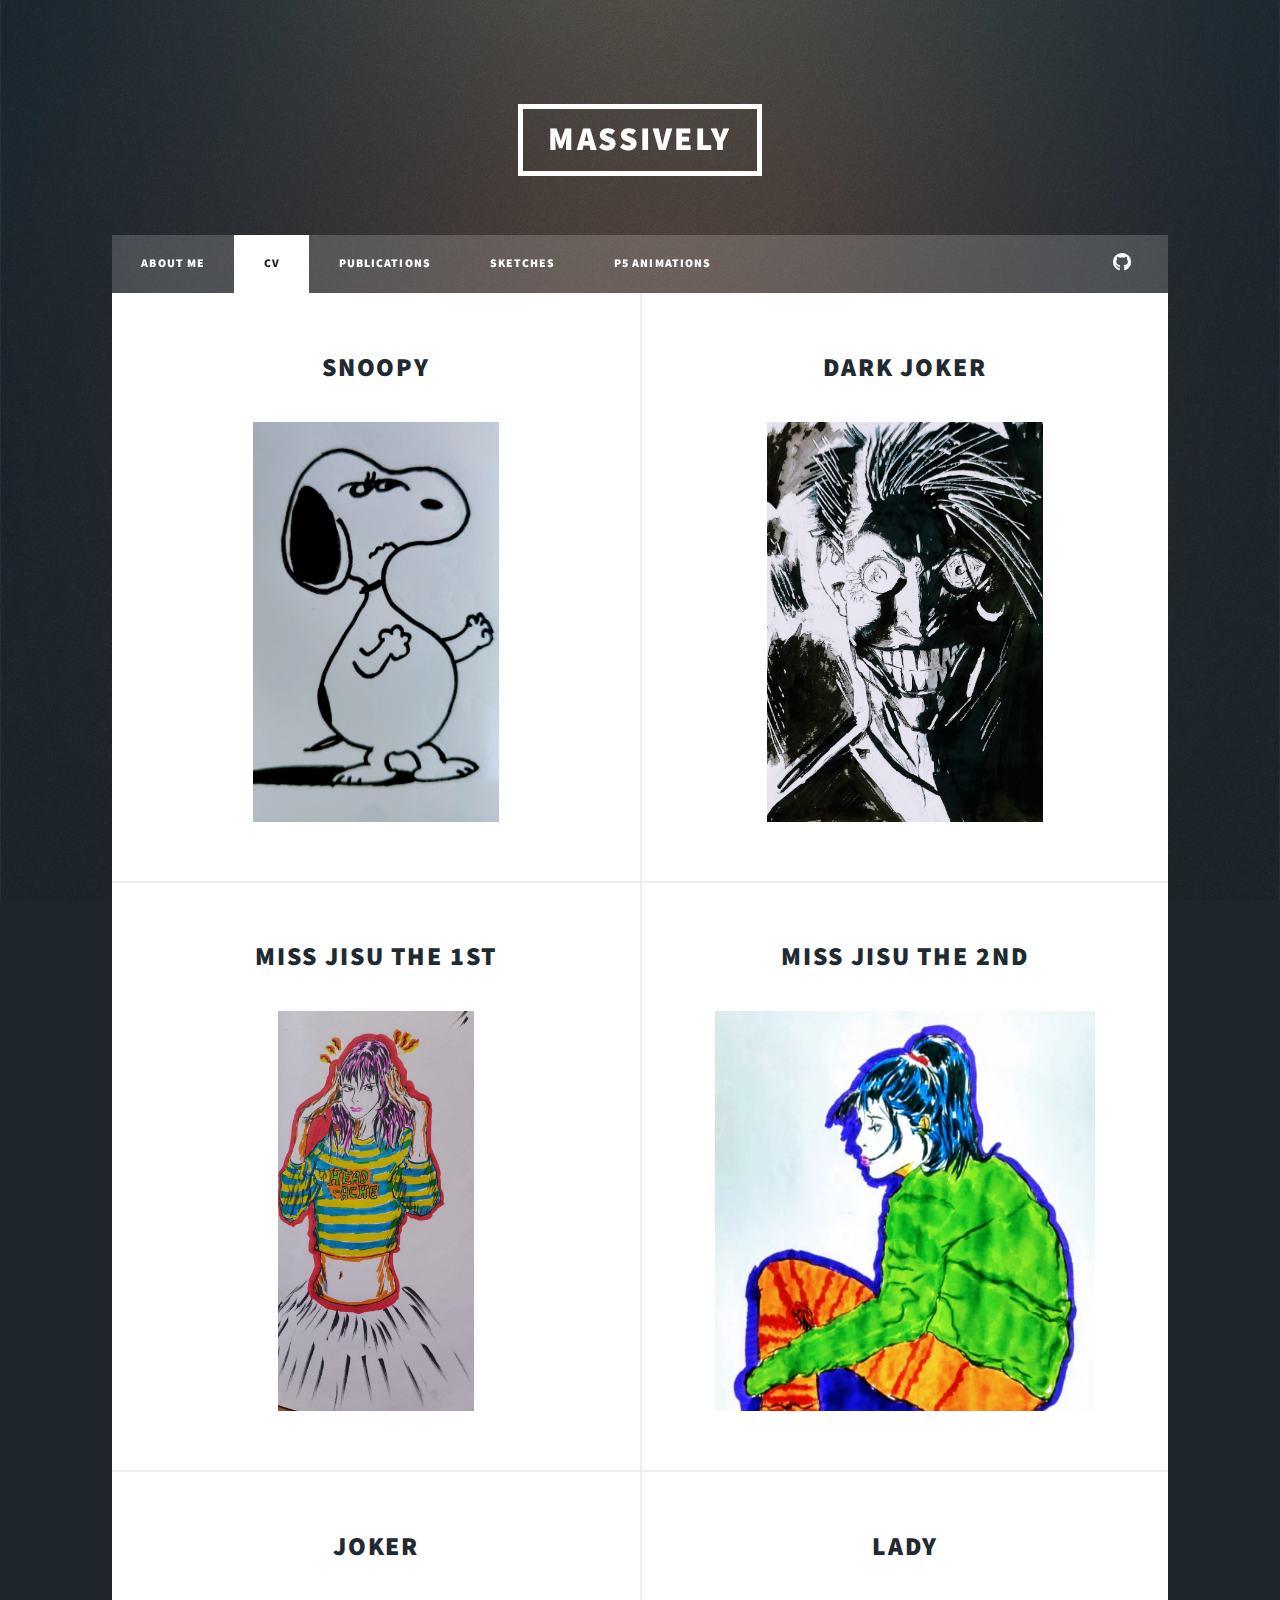
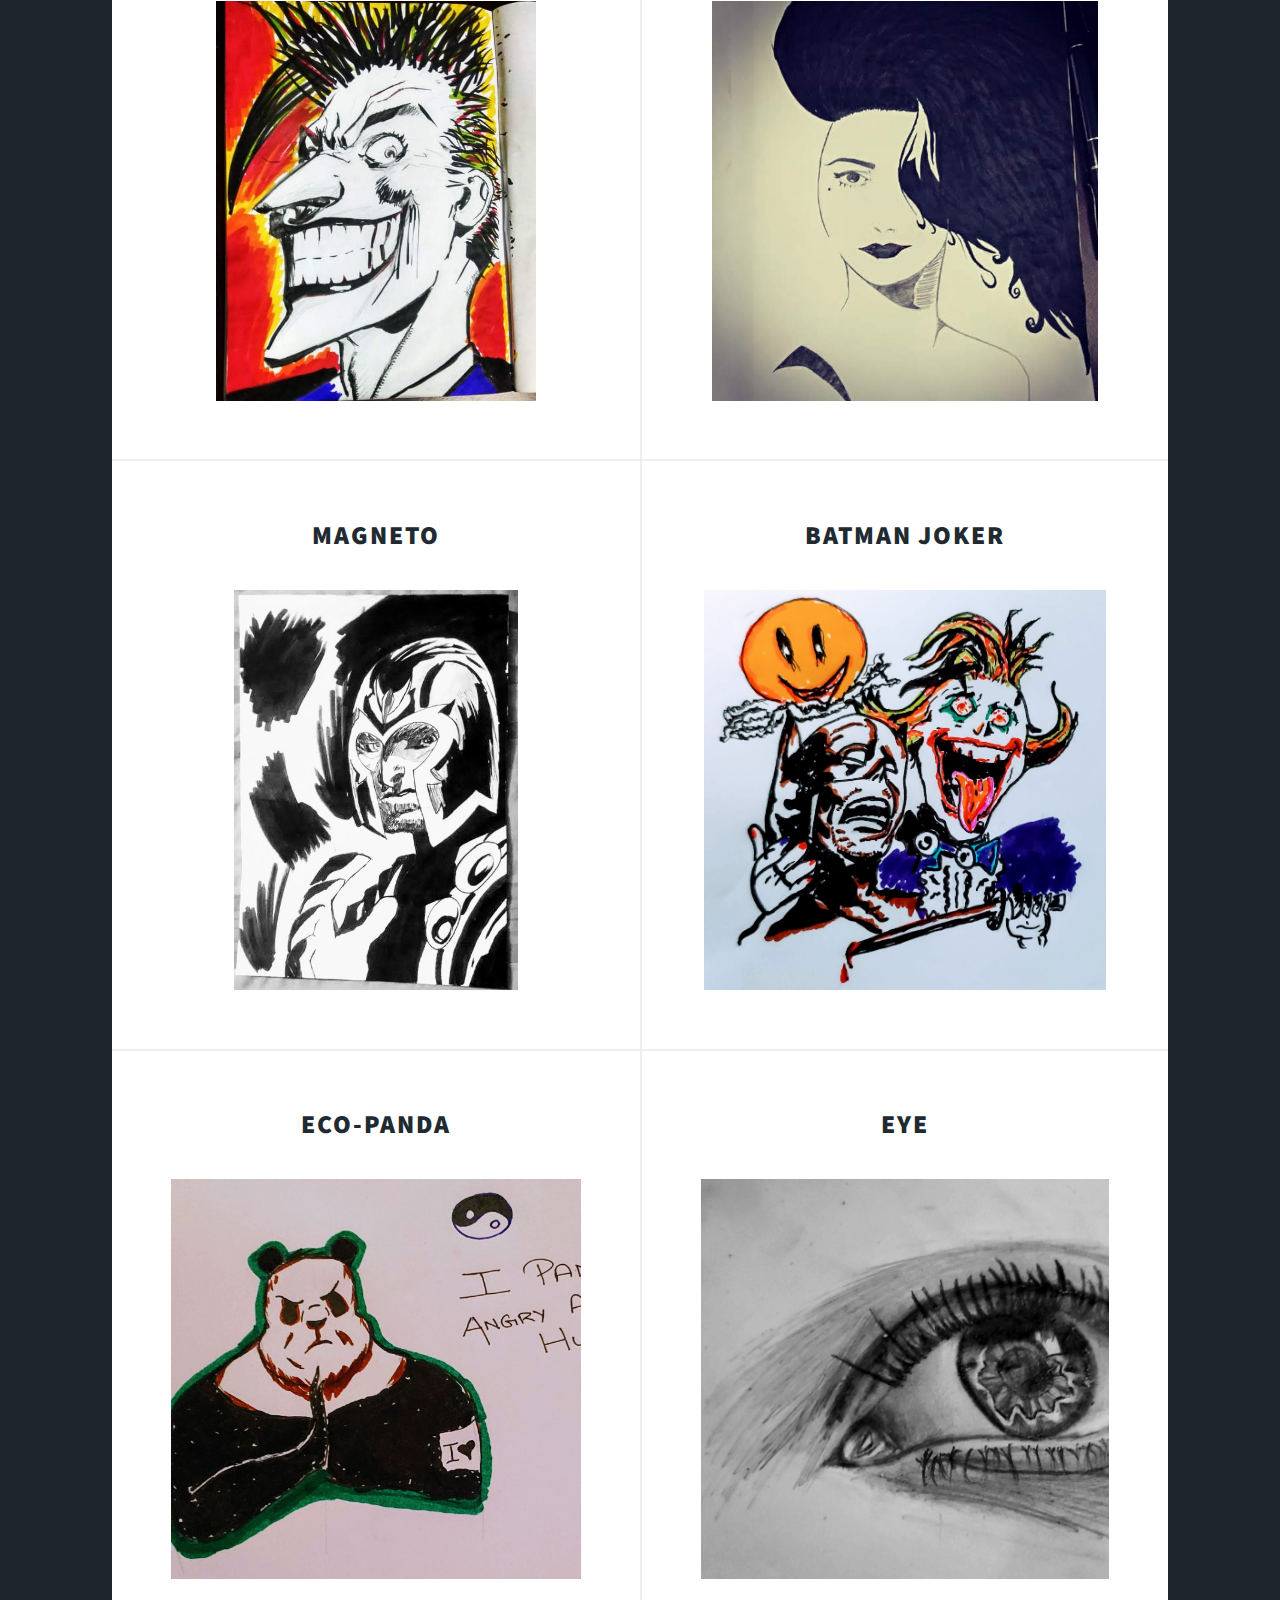
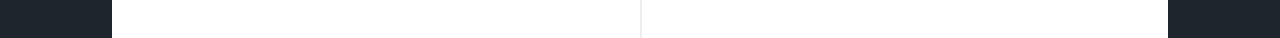
==== commit c2e8dd1d: "Polished Website" ====
--- a/generic.html
+++ b/generic.html
@@ -27,15 +27,12 @@
 						<ul class="links">
 							<li><a href="index.html">About Me</a></li>
 							<li class="active"><a href="generic.html">CV</a></li>
-							<li><a href="generic.html">Publications</a></li>
-							<li><a href="generic.html">Projects</a></li>
-							<li><a href="generic.html">Sketches</a></li>
-							<li><a href="generic.html">Photography</a></li>
-							<li><a href="generic.html">Random Stuff</a></li>
-							<li><a href="elements.html">Elements Reference</a></li>
+							<li><a href="Publications.html">Publications</a></li>
+							<li><a href="sketch.html">Sketches</a></li>
+							<li><a href="P5_Anims.html">P5 Animations</a></li>
+							<!-- <li><a href="elements.html">Elements Reference</a></li> -->
 						</ul>
 						<ul class="icons">
-							<li><a href="https://www.instagram.com/the_sudhanshu_mishra/" class="icon brands fa-instagram"><span class="label">Instagram</span></a></li>
 							<li><a href="https://github.com/ghostktjMactavish" class="icon brands fa-github"><span class="label">GitHub</span></a></li>
 						</ul>
 					</nav>
--- a/assets/css/main.css
+++ b/assets/css/main.css
@@ -4690,4 +4690,13 @@
 			visibility: visible;
 		}
 
+	}
+	
+	#FlockSim button
+	{
+		width: 150px;
+		height: 60px;
+		font-size: 14px;
+		padding: 0px 0px 0px 0px;
+		word-wrap: break-word;
 	}